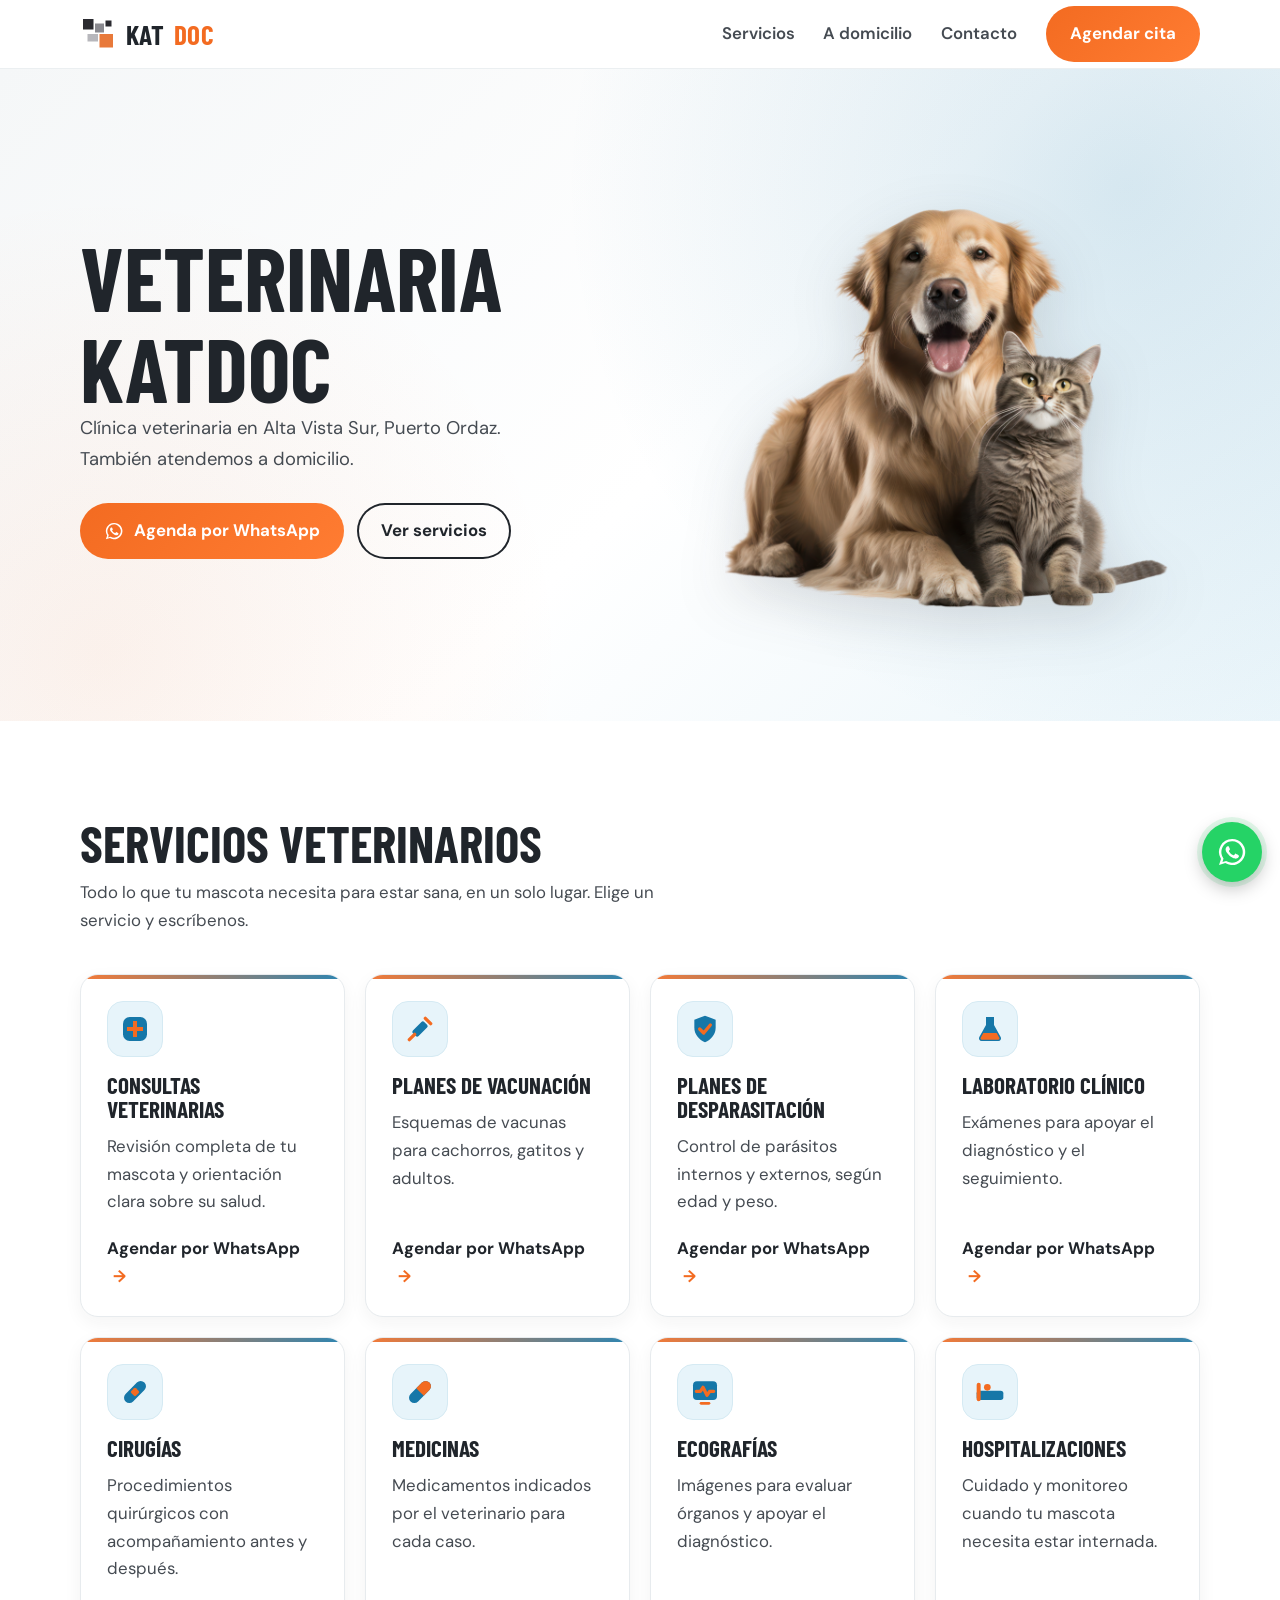
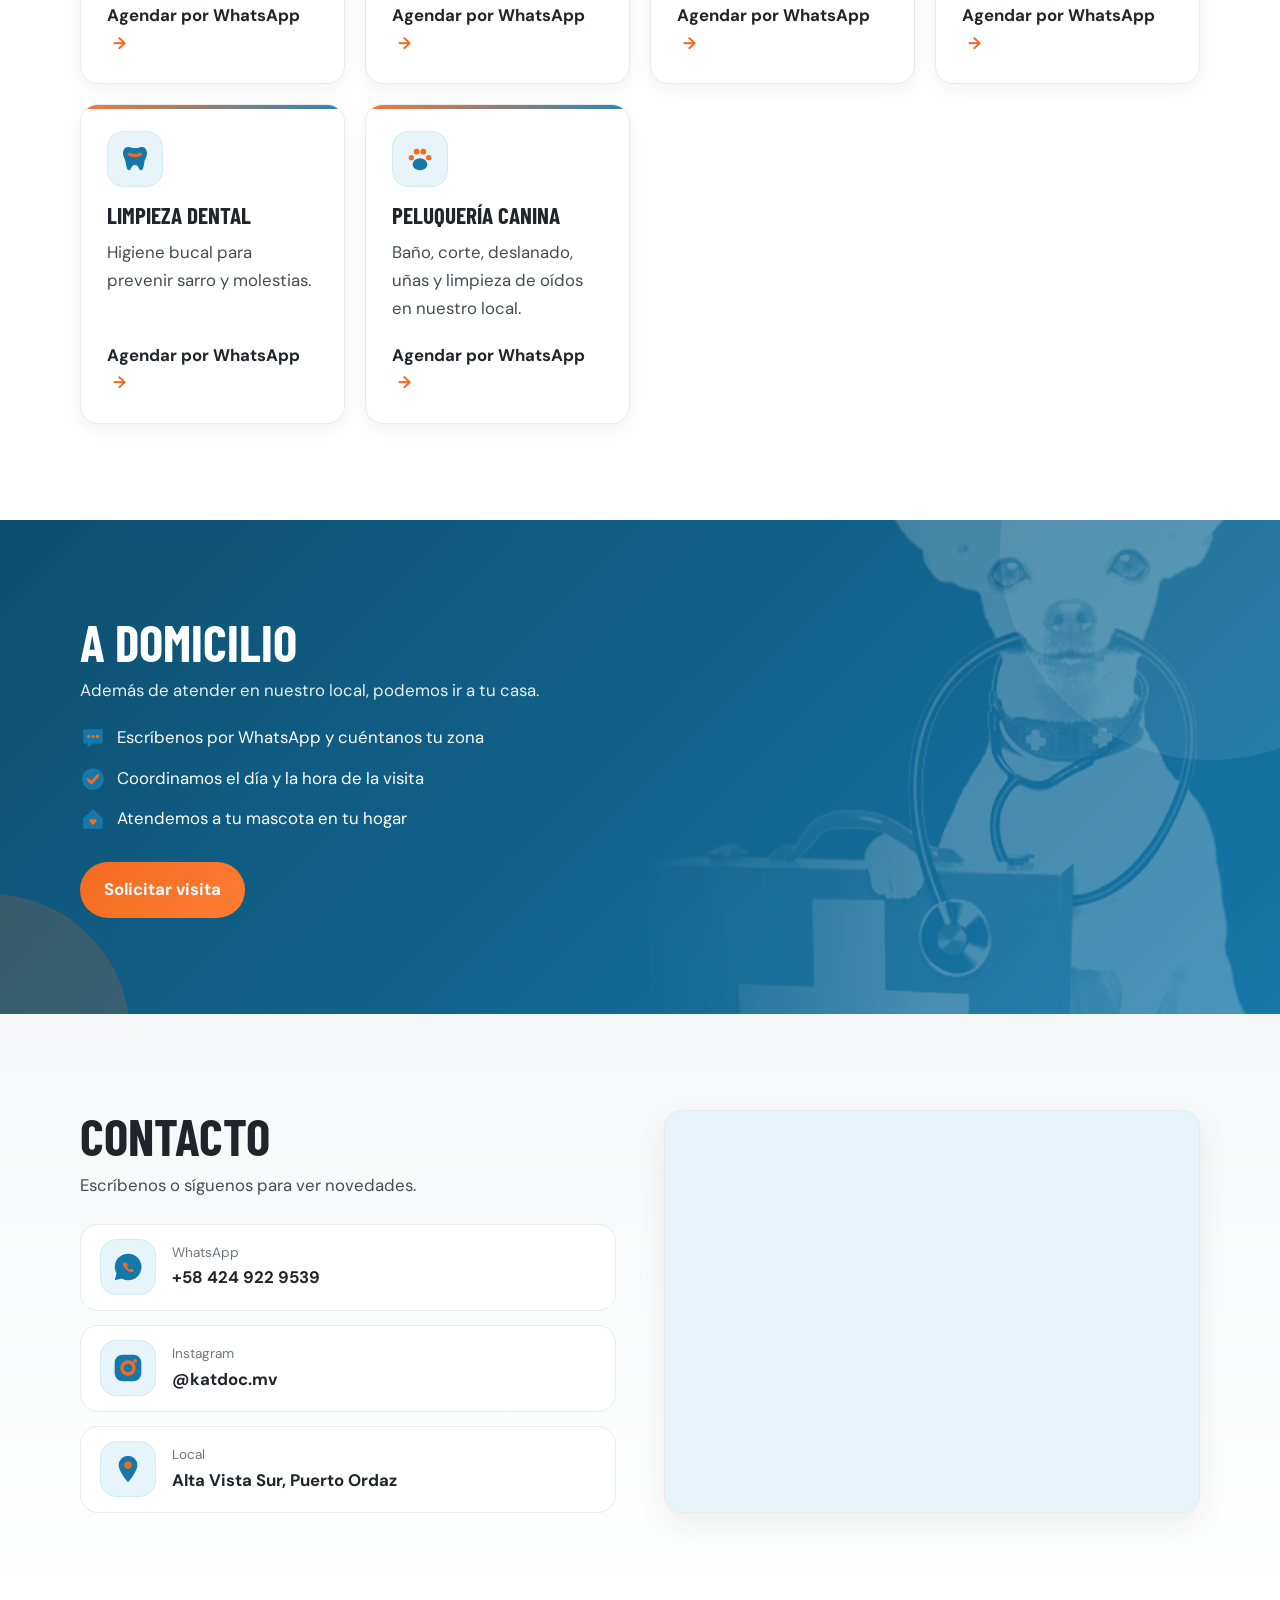
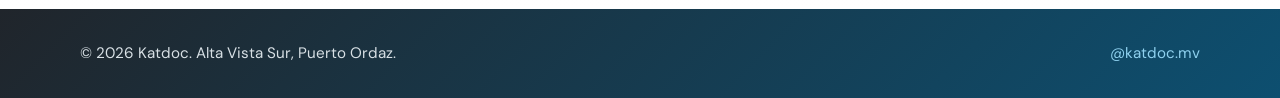
==== index.html @ d7a72ed4 "First commit" ====
<!DOCTYPE html>
<html lang="es-VE">
<head>
<meta charset="utf-8">
<meta name="viewport" content="width=device-width,initial-scale=1">
<title>Katdoc | Veterinaria y peluquería canina en Puerto Ordaz</title>
<meta name="description" content="Katdoc, veterinaria en Alta Vista Sur, Puerto Ordaz: consultas, vacunación, cirugías, laboratorio, ecografías, peluquería canina y atención a domicilio. Agenda por WhatsApp.">
<link rel="canonical" href="https://katdoc.com/">
<meta name="robots" content="index,follow,max-image-preview:large">
<meta name="theme-color" content="#F2701F">
<meta property="og:type" content="website">
<meta property="og:locale" content="es_VE">
<meta property="og:site_name" content="Katdoc">
<meta property="og:title" content="Katdoc | Veterinaria y peluquería canina en Puerto Ordaz">
<meta property="og:description" content="Veterinaria y peluquería canina en Alta Vista Sur, Puerto Ordaz. También atendemos a domicilio. Agenda por WhatsApp.">
<meta property="og:url" content="https://katdoc.com/">
<meta property="og:image" content="https://katdoc.com/assets/img/og.jpg">
<meta name="twitter:card" content="summary_large_image">
<link rel="icon" href="assets/img/favicon.svg" type="image/svg+xml">
<link rel="preconnect" href="https://fonts.googleapis.com">
<link rel="preconnect" href="https://fonts.gstatic.com" crossorigin>
<link rel="stylesheet" href="https://fonts.googleapis.com/css2?family=Barlow+Condensed:wght@600;700&family=DM+Sans:wght@400;500;700&display=swap">
<link rel="stylesheet" href="assets/css/styles.css">
<script type="application/ld+json">
{"@context":"https://schema.org","@type":"VeterinaryCare","name":"Katdoc","url":"https://katdoc.com/","logo":"https://katdoc.com/assets/img/logo.svg","image":"https://katdoc.com/assets/img/og.jpg","telephone":"+584249229539","address":{"@type":"PostalAddress","streetAddress":"Alta Vista Sur","addressLocality":"Puerto Ordaz","addressRegion":"Bolívar","addressCountry":"VE"},"areaServed":"Ciudad Guayana","sameAs":["https://www.instagram.com/katdoc.mv"],"hasOfferCatalog":{"@type":"OfferCatalog","name":"Servicios veterinarios","itemListElement":[{"@type":"Offer","itemOffered":{"@type":"Service","name":"Consultas veterinarias"}},{"@type":"Offer","itemOffered":{"@type":"Service","name":"Planes de vacunación"}},{"@type":"Offer","itemOffered":{"@type":"Service","name":"Planes de desparasitación"}},{"@type":"Offer","itemOffered":{"@type":"Service","name":"Laboratorio clínico"}},{"@type":"Offer","itemOffered":{"@type":"Service","name":"Cirugías"}},{"@type":"Offer","itemOffered":{"@type":"Service","name":"Medicinas"}},{"@type":"Offer","itemOffered":{"@type":"Service","name":"Ecografías"}},{"@type":"Offer","itemOffered":{"@type":"Service","name":"Hospitalizaciones"}},{"@type":"Offer","itemOffered":{"@type":"Service","name":"Limpieza dental"}},{"@type":"Offer","itemOffered":{"@type":"Service","name":"Peluquería canina"}}]}}
</script>
</head>
<body>
<svg width="0" height="0" style="position:absolute" aria-hidden="true"><symbol id="i-consulta" viewBox="0 0 24 24"><rect class="c" x="3" y="3" width="18" height="18" rx="5"/><path class="o" d="M10.500 6h3v4.500H18v3h-4.500V18h-3v-4.500H6v-3h4.500Z"/></symbol><symbol id="i-vacuna" viewBox="0 0 24 24"><rect class="c" x="6" y="9" width="12" height="6" rx="1.500" transform="rotate(-45 12 12)"/><path class="os" d="M4 20l4-4M16 4l4 4"/></symbol><symbol id="i-escudo" viewBox="0 0 24 24"><path class="c" d="M12 2l8 3v6c0 5-3.500 9-8 11-4.500-2-8-6-8-11V5Z"/><path class="os" d="M8 12l3 3 5-6"/></symbol><symbol id="i-lab" viewBox="0 0 24 24"><path class="c" d="M9 3h6v6l5 9a2 2 0 0 1-1.800 3H5.800A2 2 0 0 1 4 18l5-9Z"/><path class="o" d="M7 15h10l2 3.500a1 1 0 0 1-.9 1.500H5.900a1 1 0 0 1-.9-1.500Z"/></symbol><symbol id="i-cirugia" viewBox="0 0 24 24"><rect class="c" x="2" y="8" width="20" height="8" rx="4" transform="rotate(-45 12 12)"/><rect class="o" x="9.500" y="9.500" width="5" height="5" rx="1" transform="rotate(-45 12 12)"/></symbol><symbol id="i-pastilla" viewBox="0 0 24 24"><g transform="rotate(-45 12 12)"><rect class="c" x="2" y="8" width="20" height="8" rx="4"/><path class="o" d="M12 8h6a4 4 0 0 1 0 8h-6Z"/></g></symbol><symbol id="i-eco" viewBox="0 0 24 24"><rect class="c" x="3" y="4" width="18" height="14" rx="3"/><path class="os" d="M5.500 11.500h3l2-3 3 6 2-3h3"/><rect class="o" x="8" y="19.500" width="8" height="2" rx="1"/></symbol><symbol id="i-cama" viewBox="0 0 24 24"><rect class="c" x="2" y="11" width="20" height="7" rx="2"/><rect class="o" x="2" y="5" width="3" height="14" rx="1.500"/><circle class="o" cx="10" cy="8.500" r="2.500"/></symbol><symbol id="i-diente" viewBox="0 0 24 24"><path class="c" d="M7 3C4.500 3 3 5 3 7.500c0 3 1.500 4 2 7 .4 2.500.8 6 2.500 6 1.700 0 1.500-4 4.500-4s2.800 4 4.500 4c1.700 0 2.100-3.500 2.500-6 .5-3 2-4 2-7C21 5 19.500 3 17 3c-2 0-3 1-5 1S9 3 7 3Z"/><path class="os" d="M8 8.500c2 1.200 6 1.200 8 0"/></symbol><symbol id="i-pata" viewBox="0 0 24 24"><ellipse class="c" cx="12" cy="16" rx="5.500" ry="4.500"/><circle class="o" cx="5.500" cy="11" r="2"/><circle class="o" cx="9.500" cy="6.500" r="2.200"/><circle class="o" cx="14.500" cy="6.500" r="2.200"/><circle class="o" cx="18.500" cy="11" r="2"/></symbol><symbol id="i-casa" viewBox="0 0 24 24"><path class="c" d="M3 11l9-8 9 8v9a1 1 0 0 1-1 1H4a1 1 0 0 1-1-1Z"/><path class="o" d="M12 17.500l-3-2.800a1.900 1.900 0 0 1 3-2.300 1.900 1.900 0 0 1 3 2.300Z"/></symbol><symbol id="i-pin" viewBox="0 0 24 24"><path class="c" d="M12 2a7 7 0 0 0-7 7c0 5 7 13 7 13s7-8 7-13a7 7 0 0 0-7-7Z"/><circle class="o" cx="12" cy="9" r="2.800"/></symbol><symbol id="i-chat" viewBox="0 0 24 24"><path class="c" d="M4 4h16a1 1 0 0 1 1 1v11a1 1 0 0 1-1 1h-8l-5 4v-4H4a1 1 0 0 1-1-1V5a1 1 0 0 1 1-1Z"/><circle class="o" cx="8" cy="10.500" r="1.400"/><circle class="o" cx="12" cy="10.500" r="1.400"/><circle class="o" cx="16" cy="10.500" r="1.400"/></symbol><symbol id="i-ok" viewBox="0 0 24 24"><circle class="c" cx="12" cy="12" r="10"/><path class="os" d="M7.500 12.500l3 3 6-6.500"/></symbol><symbol id="i-wa" viewBox="0 0 24 24"><path class="c" d="M12 2a10 10 0 0 0-8.600 15L2 22l5.200-1.300A10 10 0 1 0 12 2Z"/><path class="o" d="M8.500 7.500c-.8 1-.8 2.600.5 4.500s3 3.200 4.800 3.700c1.200.3 2.300-.3 2.700-1.300l-2-1-.9.900a4.500 4.500 0 0 1-2.400-2.400l.9-.9-1-2c-.5-.2-1.800-.2-2.600.5Z"/></symbol><symbol id="i-ig" viewBox="0 0 24 24"><rect class="c" x="2" y="2" width="20" height="20" rx="6"/><circle class="os" cx="12" cy="12" r="4.500"/><circle class="o" cx="17.300" cy="6.700" r="1.400"/></symbol></svg>
<header class="top">
  <div class="wrap">
    <a class="marca" href="#inicio" aria-label="Katdoc, inicio"><img src="assets/img/logo.svg" alt="" width="36" height="36">KAT<b>DOC</b></a>
    <button class="menu" id="menu" aria-label="Abrir menú" aria-expanded="false" aria-controls="nav"><span></span><span></span><span></span></button>
    <nav id="nav" aria-label="Principal">
      <ul>
        <li><a href="#servicios">Servicios</a></li>
        <li><a href="#domicilio">A domicilio</a></li>
        <li><a href="#contacto">Contacto</a></li>
        <li><a class="btn" href="#" data-wa>Agendar cita</a></li>
      </ul>
    </nav>
  </div>
</header>
<div class="velo" id="velo"></div>

<main id="inicio">
  <section class="hero">
    <div class="wrap">
      <div>
        <h1>Veterinaria Katdoc</h1>
        <p class="lead">Clínica veterinaria en Alta Vista Sur, Puerto Ordaz. También atendemos a domicilio.</p>
        <div class="acciones">
          <a class="btn" href="#" data-wa><svg viewBox="0 0 32 32" aria-hidden="true"><path d="M16 3a13 13 0 0 0-11 19.9L3 29l6.300-2A13 13 0 1 0 16 3Zm0 23.700a10.600 10.600 0 0 1-5.400-1.500l-.4-.2-3.700 1 1-3.600-.3-.4A10.700 10.700 0 1 1 16 26.700Zm5.900-8c-.3-.2-1.900-.9-2.200-1s-.5-.2-.7.200-.8 1-1 1.200-.4.200-.7.100a8.700 8.700 0 0 1-4.300-3.800c-.3-.6.300-.6.900-1.800.1-.2 0-.4 0-.5l-1-2.300c-.2-.6-.5-.5-.7-.5h-.6a1.200 1.200 0 0 0-.9.400 3.700 3.700 0 0 0-1.100 2.700 6.400 6.400 0 0 0 1.300 3.400 14.700 14.700 0 0 0 5.700 5c2.100.9 2.900 1 3.900.8a3.300 3.300 0 0 0 2.200-1.500 2.700 2.700 0 0 0 .2-1.500c-.1-.2-.3-.3-.6-.4Z"/></svg>Agenda por WhatsApp</a>
          <a class="btn sec" href="#servicios">Ver servicios</a>
        </div>
      </div>
      <img class="foto" src="assets/img/perroygato.webp" alt="Perro y gato juntos, mascotas cuidadas en Katdoc" width="300" height="300" fetchpriority="high" decoding="async">
    </div>
  </section>

  <section id="servicios">
    <div class="wrap">
      <h2>Servicios veterinarios</h2>
      <p class="intro">Todo lo que tu mascota necesita para estar sana, en un solo lugar. Elige un servicio y escríbenos.</p>
      <div class="grid">
      <article class="card"><span class="ico"><svg class="" aria-hidden="true"><use href="#i-consulta"/></svg></span><h3>Consultas veterinarias</h3><p>Revisión completa de tu mascota y orientación clara sobre su salud.</p><a href="#" data-wa="Quiero agendar una consulta veterinaria.">Agendar por WhatsApp</a></article>
      <article class="card"><span class="ico"><svg class="" aria-hidden="true"><use href="#i-vacuna"/></svg></span><h3>Planes de vacunación</h3><p>Esquemas de vacunas para cachorros, gatitos y adultos.</p><a href="#" data-wa="Quiero información sobre planes de vacunación.">Agendar por WhatsApp</a></article>
      <article class="card"><span class="ico"><svg class="" aria-hidden="true"><use href="#i-escudo"/></svg></span><h3>Planes de desparasitación</h3><p>Control de parásitos internos y externos, según edad y peso.</p><a href="#" data-wa="Quiero información sobre planes de desparasitación.">Agendar por WhatsApp</a></article>
      <article class="card"><span class="ico"><svg class="" aria-hidden="true"><use href="#i-lab"/></svg></span><h3>Laboratorio clínico</h3><p>Exámenes para apoyar el diagnóstico y el seguimiento.</p><a href="#" data-wa="Quiero información sobre el laboratorio clínico.">Agendar por WhatsApp</a></article>
      <article class="card"><span class="ico"><svg class="" aria-hidden="true"><use href="#i-cirugia"/></svg></span><h3>Cirugías</h3><p>Procedimientos quirúrgicos con acompañamiento antes y después.</p><a href="#" data-wa="Quiero información sobre cirugías.">Agendar por WhatsApp</a></article>
      <article class="card"><span class="ico"><svg class="" aria-hidden="true"><use href="#i-pastilla"/></svg></span><h3>Medicinas</h3><p>Medicamentos indicados por el veterinario para cada caso.</p><a href="#" data-wa="Quiero consultar por medicinas para mi mascota.">Agendar por WhatsApp</a></article>
      <article class="card"><span class="ico"><svg class="" aria-hidden="true"><use href="#i-eco"/></svg></span><h3>Ecografías</h3><p>Imágenes para evaluar órganos y apoyar el diagnóstico.</p><a href="#" data-wa="Quiero agendar una ecografía.">Agendar por WhatsApp</a></article>
      <article class="card"><span class="ico"><svg class="" aria-hidden="true"><use href="#i-cama"/></svg></span><h3>Hospitalizaciones</h3><p>Cuidado y monitoreo cuando tu mascota necesita estar internada.</p><a href="#" data-wa="Quiero información sobre hospitalización.">Agendar por WhatsApp</a></article>
      <article class="card"><span class="ico"><svg class="" aria-hidden="true"><use href="#i-diente"/></svg></span><h3>Limpieza dental</h3><p>Higiene bucal para prevenir sarro y molestias.</p><a href="#" data-wa="Quiero agendar una limpieza dental.">Agendar por WhatsApp</a></article>
      <article class="card"><span class="ico"><svg class="" aria-hidden="true"><use href="#i-pata"/></svg></span><h3>Peluquería canina</h3><p>Baño, corte, deslanado, uñas y limpieza de oídos en nuestro local.</p><a href="#" data-wa="Hola Katdoc, quiero agendar peluquería canina para mi perro.">Agendar por WhatsApp</a></article>
      </div>
    </div>
  </section>

  <section class="dom" id="domicilio">
    <img class="fondo" src="assets/img/domicilio.png" alt="" aria-hidden="true" loading="lazy" decoding="async">
    <div class="wrap">
      <div>
        <h2>A domicilio</h2>
        <p>Además de atender en nuestro local, podemos ir a tu casa.</p>
        <ul class="lista">
          <li><svg aria-hidden="true"><use href="#i-chat"/></svg>Escríbenos por WhatsApp y cuéntanos tu zona</li>
          <li><svg aria-hidden="true"><use href="#i-ok"/></svg>Coordinamos el día y la hora de la visita</li>
          <li><svg aria-hidden="true"><use href="#i-casa"/></svg>Atendemos a tu mascota en tu hogar</li>
        </ul>
        <a class="btn" href="#" data-wa="Hola Katdoc, quiero solicitar veterinaria a domicilio.">Solicitar visita</a>
      </div>
    </div>
  </section>

  <section class="contacto" id="contacto">
    <div class="wrap">
      <div>
        <h2>Contacto</h2>
        <p style="margin-bottom:1.5rem">Escríbenos o síguenos para ver novedades.</p>
        <div style="display:grid;gap:.9rem">
          <a class="fila" href="#" data-wa><span class="ico"><svg aria-hidden="true"><use href="#i-wa"/></svg></span><span><small>WhatsApp</small><b>+58 424 922 9539</b></span></a>
          <a class="fila" href="https://www.instagram.com/katdoc.mv" target="_blank" rel="noopener noreferrer"><span class="ico"><svg aria-hidden="true"><use href="#i-ig"/></svg></span><span><small>Instagram</small><b>@katdoc.mv</b></span></a>
          <div class="fila"><span class="ico"><svg aria-hidden="true"><use href="#i-pin"/></svg></span><span><small>Local</small><b>Alta Vista Sur, Puerto Ordaz</b></span></div>
        </div>
      </div>
      <div class="mapa"><iframe title="Mapa: Alta Vista Sur, Puerto Ordaz" src="https://www.google.com/maps?q=Alta+Vista+Sur,+Puerto+Ordaz&output=embed" loading="lazy" referrerpolicy="no-referrer-when-downgrade" allowfullscreen></iframe></div>
    </div>
  </section>
</main>

<footer>
  <div class="wrap">
    <span>© <span id="anio"></span> Katdoc. Alta Vista Sur, Puerto Ordaz.</span>
    <a href="https://www.instagram.com/katdoc.mv" target="_blank" rel="noopener noreferrer">@katdoc.mv</a>
  </div>
</footer>

<a class="wa" href="#" data-wa aria-label="Agendar cita por WhatsApp"><svg viewBox="0 0 32 32" aria-hidden="true"><path d="M16 3a13 13 0 0 0-11 19.9L3 29l6.300-2A13 13 0 1 0 16 3Zm0 23.700a10.600 10.600 0 0 1-5.400-1.500l-.4-.2-3.700 1 1-3.600-.3-.4A10.700 10.700 0 1 1 16 26.700Zm5.900-8c-.3-.2-1.900-.9-2.200-1s-.5-.2-.7.200-.8 1-1 1.200-.4.200-.7.100a8.700 8.700 0 0 1-4.300-3.800c-.3-.6.300-.6.900-1.800.1-.2 0-.4 0-.5l-1-2.300c-.2-.6-.5-.5-.7-.5h-.6a1.200 1.200 0 0 0-.9.400 3.700 3.700 0 0 0-1.100 2.700 6.400 6.400 0 0 0 1.300 3.400 14.700 14.700 0 0 0 5.700 5c2.100.9 2.900 1 3.900.8a3.300 3.300 0 0 0 2.200-1.500 2.700 2.700 0 0 0 .2-1.500c-.1-.2-.3-.3-.6-.4Z"/></svg></a>
<script src="assets/js/main.js" defer></script>
</body>
</html>
---- assets/css/styles.css ----
:root{
  --naranja:#F36B21;
  --naranja-cl:#FFF1E8;
  --azul:#1677A8;
  --azul-osc:#0D4F70;
  --azul-cl:#E7F4FA;
  --crema:#FFF8F2;
  --gris:#F5F7F8;
  --gris-2:#E7EBEE;
  --carbon:#20252B;
  --texto:#454B52;
  --blanco:#fff;

  --f-tit:"Barlow Condensed",Impact,sans-serif;
  --f-txt:"DM Sans",system-ui,sans-serif;

  --max:1120px;
  --r:18px;
}

*{
  box-sizing:border-box;
  margin:0;
}

html{
  scroll-behavior:smooth;
  scroll-padding-top:76px;
}

body{
  font:400 1.05rem/1.65 var(--f-txt);
  color:var(--texto);
  background:var(--blanco);
}

img,
svg{
  max-width:100%;
}

a{
  color:inherit;
}

:focus-visible{
  outline:3px solid var(--naranja);
  outline-offset:3px;
}

.wrap{
  width:min(var(--max),92%);
  margin-inline:auto;
}

h1,
h2,
h3{
  font-family:var(--f-tit);
  color:var(--carbon);
  line-height:1.02;
  font-weight:700;
  text-transform:uppercase;
}

h1{
  font-size:clamp(3rem,9vw,5.6rem);
}

h2{
  font-size:clamp(2.1rem,5vw,3.2rem);
  margin-bottom:.6rem;
}

h3{
  font-size:1.45rem;
  margin-bottom:.3rem;
}

/* =========================
   BOTONES
========================= */

section{
  padding:clamp(3.5rem,8vw,6rem) 0;
}

.btn{
  display:inline-flex;
  align-items:center;
  justify-content:center;
  gap:.6rem;
  padding:.9rem 1.5rem;
  border-radius:999px;
  background:linear-gradient(135deg,var(--naranja),#FF7C32);
  color:#fff;
  font-weight:700;
  text-decoration:none;
  transition:
    transform .2s ease,
    background .2s ease,
    color .2s ease,
    box-shadow .2s ease;
}

.btn:hover{
  background:var(--carbon);
  color:var(--blanco);
  transform:translateY(-2px);
  box-shadow:0 10px 24px rgba(32,37,43,.18);
}

.btn.sec{
  background:transparent;
  color:var(--carbon);
  box-shadow:inset 0 0 0 2px var(--carbon);
}

.btn.sec:hover{
  background:var(--carbon);
  color:var(--blanco);
}

.btn svg{
  width:1.2em;
  height:1.2em;
  fill:currentColor;
}

/* =========================
   HEADER
========================= */

.top{
  position:sticky;
  top:0;
  z-index:20;
  background:rgba(255,255,255,.94);
  backdrop-filter:blur(12px);
  border-bottom:1px solid rgba(231,235,238,.8);
}

.top.on{
  box-shadow:0 6px 24px rgba(32,37,43,.08);
}

.top .wrap{
  display:flex;
  align-items:center;
  justify-content:space-between;
  height:68px;
}

.marca{
  display:flex;
  align-items:center;
  gap:.6rem;
  text-decoration:none;
  font:700 1.7rem var(--f-tit);
  color:var(--carbon);
  letter-spacing:.02em;
}

.marca img{
  width:36px;
  height:36px;
}

.marca b{
  color:var(--naranja);
}

nav ul{
  display:flex;
  gap:1.8rem;
  list-style:none;
  padding:0;
  align-items:center;
}

nav a:not(.btn){
  text-decoration:none;
  font-weight:600;
  transition:color .2s ease;
}

nav a:not(.btn):hover{
  color:var(--naranja);
}

.menu{
  display:none;
  background:none;
  border:0;
  padding:.5rem;
  cursor:pointer;
}

.menu span{
  display:block;
  width:24px;
  height:2px;
  background:var(--carbon);
  margin:5px 0;
}

/* =========================
   HERO
========================= */

.hero{
  position:relative;
  background:
    radial-gradient(
      circle at 88% 18%,
      rgba(22,119,168,.16),
      transparent 45%
    ),
    radial-gradient(
      circle at 8% 90%,
      rgba(243,107,33,.08),
      transparent 35%
    ),
    linear-gradient(
      135deg,
      #F5F7F8 0%,
      #FFFFFF 55%,
      #EAF5FA 100%
    );
  overflow:hidden;
}

.hero .wrap{
  display:grid;
  grid-template-columns:1.1fr .9fr;
  gap:2rem;
  align-items:center;
}

.hero h1{
  max-width:700px;
}

.hero h1 em{
  font-style:normal;
  color:var(--naranja);
}

.pill{
  display:inline-block;
  background:var(--azul);
  color:#fff;
  font:600 1.3rem var(--f-tit);
  text-transform:uppercase;
  padding:.2rem 1.1rem;
  border-radius:999px;
  margin:1rem 0;
  box-shadow:0 6px 16px rgba(22,119,168,.18);
}

.lead{
  max-width:34ch;
  margin-bottom:1.8rem;
  font-size:1.15rem;
}

.acciones{
  display:flex;
  flex-wrap:wrap;
  gap:.8rem;
}

/* =========================
   INTRO
========================= */

.intro{
  max-width:52ch;
  margin-bottom:2.5rem;
}

/* =========================
   TARJETAS
========================= */

.grid{
  display:grid;
  grid-template-columns:repeat(auto-fill,minmax(260px,1fr));
  gap:1.25rem;
}

.card{
  position:relative;
  padding:1.6rem;
  border-radius:var(--r);
  background:var(--blanco);
  border:1px solid var(--gris-2);
  display:flex;
  flex-direction:column;
  gap:.4rem;
  box-shadow:0 6px 18px rgba(32,37,43,.05);
  overflow:hidden;
  transition:
    transform .25s ease,
    box-shadow .25s ease,
    border-color .25s ease;
}

.card::before{
  content:"";
  position:absolute;
  left:0;
  top:0;
  width:100%;
  height:4px;
  background:linear-gradient(
    90deg,
    var(--naranja),
    var(--azul)
  );
  opacity:.9;
}

.card a{
  margin-top:auto;
  padding-top:.8rem;
  font-weight:700;
  color:var(--carbon);
  text-decoration:none;
}

.card a::after{
  content:"→";
  display:inline-block;
  margin-left:.4rem;
  color:var(--naranja);
  transition:transform .25s ease;
}

.card a:hover::after{
  transform:translateX(5px);
}

.card:hover{
  transform:translateY(-7px);
  box-shadow:0 18px 38px rgba(32,37,43,.12);
  border-color:rgba(22,119,168,.28);
}

/* =========================
   ICONOS
========================= */

.ico{
  width:56px;
  height:56px;
  border-radius:16px;
  background:var(--azul-cl);
  display:grid;
  place-items:center;
  margin-bottom:.7rem;
  border:1px solid #D5EAF3;
}

.ico svg{
  width:32px;
  height:32px;
  transition:
    transform .25s ease,
    filter .25s ease;
}

.card:hover .ico svg{
  transform:rotate(-8deg) scale(1.12);
  filter:drop-shadow(0 4px 5px rgba(22,119,168,.15));
}

/* =========================
   DOMICILIO
========================= */

.dom{
  background:
    linear-gradient(
      135deg,
      var(--azul-osc),
      var(--azul)
    );
  color:#fff;
  position:relative;
  overflow:hidden;
}

.dom::before{
  content:"";
  position:absolute;
  width:420px;
  height:420px;
  right:-140px;
  top:-180px;
  border-radius:50%;
  background:rgba(255,255,255,.08);
}

.dom::after{
  content:"";
  position:absolute;
  width:280px;
  height:280px;
  left:-150px;
  bottom:-160px;
  border-radius:50%;
  background:rgba(243,107,33,.18);
}

.dom .wrap{
  position:relative;
  z-index:1;
}

.dom .wrap>div{
  max-width:560px;
}

.dom h2{
  color:#fff;
}

.dom p{
  max-width:46ch;
  color:rgba(255,255,255,.9);
}

.dom .lista{
  color:#fff;
}

.fondo{
  position:absolute;
  right:-3%;
  top:50%;
  width:min(62%,700px);
  height:auto;
  max-width:none;
  transform:translateY(calc(-50% + var(--py,0px)));
  opacity:.22;
  filter:grayscale(1) contrast(1.1) brightness(1.7);
  mix-blend-mode:screen;
  pointer-events:none;
  -webkit-mask-image:linear-gradient(
    to right,
    transparent 0,
    #000 45%
  );
  mask-image:linear-gradient(
    to right,
    transparent 0,
    #000 45%
  );
}

.lista{
  list-style:none;
  padding:0;
  display:grid;
  gap:.8rem;
  margin:1.2rem 0 1.8rem;
}

.lista li{
  display:flex;
  gap:.7rem;
  align-items:center;
}

.lista svg{
  width:26px;
  height:26px;
  flex:none;
}

/* =========================
   CONTACTO
========================= */

.contacto{
  background:
    linear-gradient(
      180deg,
      var(--gris),
      #FFFFFF
    );
}

.contacto .wrap{
  display:grid;
  grid-template-columns:1fr 1fr;
  gap:3rem;
}

dl{
  display:grid;
  gap:1.1rem;
  margin-top:1.5rem;
}

dt{
  font-weight:700;
  color:var(--carbon);
}

dd{
  margin:0;
}

.fila{
  display:flex;
  gap:1rem;
  align-items:center;
  padding:.9rem 1.2rem;
  background:var(--blanco);
  border:1px solid var(--gris-2);
  border-radius:var(--r);
  text-decoration:none;
  transition:
    transform .25s ease,
    box-shadow .25s ease,
    border-color .25s ease;
}

a.fila:hover{
  transform:translateX(6px);
  box-shadow:0 10px 24px rgba(32,37,43,.1);
  border-color:rgba(22,119,168,.25);
}

.fila .ico{
  margin:0;
  background:var(--azul-cl);
  flex:none;
}

.fila small{
  display:block;
  font-size:.85rem;
  color:#70777E;
}

.fila b{
  color:var(--carbon);
}

/* =========================
   MAPA
========================= */

.mapa{
  border-radius:var(--r);
  overflow:hidden;
  min-height:340px;
  background:var(--azul-cl);
  border:1px solid var(--gris-2);
  box-shadow:0 12px 30px rgba(32,37,43,.08);
}

.mapa iframe{
  display:block;
  width:100%;
  height:100%;
  min-height:340px;
  border:0;
}

/* =========================
   FOOTER
========================= */

footer{
  background:
    linear-gradient(
      135deg,
      #20252B,
      #0D4F70
    );
  color:#D8E0E5;
  padding:2rem 0;
  font-size:.95rem;
}

footer .wrap{
  display:flex;
  flex-wrap:wrap;
  gap:1rem;
  justify-content:space-between;
}

footer a{
  color:#8FD1EF;
  text-decoration:none;
}

footer a:hover{
  color:#fff;
}

/* =========================
   WHATSAPP
========================= */

.wa{
  position:fixed;
  right:18px;
  bottom:18px;
  z-index:30;
  width:60px;
  height:60px;
  border-radius:50%;
  background:#25D366;
  display:grid;
  place-items:center;
  box-shadow:
    0 6px 18px rgba(0,0,0,.25),
    0 0 0 5px rgba(37,211,102,.12);
  transition:
    transform .2s ease,
    box-shadow .2s ease;
}

.wa:hover{
  transform:scale(1.08);
  box-shadow:
    0 10px 26px rgba(0,0,0,.28),
    0 0 0 7px rgba(37,211,102,.14);
}

.wa svg{
  width:32px;
  height:32px;
  fill:#fff;
}

/* =========================
   COLORES DE SVG
========================= */

svg.o,
.o{
  fill:var(--naranja);
}

.c{
  fill:var(--azul);
}

.os{
  fill:none;
  stroke:var(--naranja);
  stroke-width:2.5;
  stroke-linecap:round;
  stroke-linejoin:round;
}

/* =========================
   OVERLAY / MENU
========================= */

.velo{
  position:fixed;
  inset:0;
  z-index:15;
  background:rgba(20,30,36,.52);
  opacity:0;
  visibility:hidden;
  transition:
    opacity .35s ease,
    visibility 0s .35s;
}

.menu-open .velo{
  opacity:1;
  visibility:visible;
  transition-delay:0s;
}

.menu-open{
  overflow:hidden;
}

.menu span{
  transition:
    transform .35s cubic-bezier(.22,1,.36,1),
    opacity .2s;
}

.menu[aria-expanded=true] span:nth-child(1){
  transform:translateY(7px) rotate(45deg);
}

.menu[aria-expanded=true] span:nth-child(2){
  opacity:0;
}

.menu[aria-expanded=true] span:nth-child(3){
  transform:translateY(-7px) rotate(-45deg);
}

/* =========================
   ANIMACIONES
========================= */

img.foto{
  display:block;
  width:min(100%,460px);
  height:auto;
  justify-self:center;
  filter:drop-shadow(0 18px 28px rgba(32,37,43,.14));
}

.hero .foto{
  animation:flota 6s ease-in-out infinite;
}

.hero .wrap>div{
  animation:sube .8s ease both;
}

@keyframes flota{
  50%{
    transform:translateY(-10px);
  }
}

@keyframes sube{
  from{
    opacity:0;
    transform:translateY(16px);
  }
}

.rv{
  opacity:0;
  transform:translateY(18px);
  transition:
    opacity .6s ease,
    transform .6s ease;
}

.rv.in{
  opacity:1;
  transform:none;
}

/* =========================
   RESPONSIVE
========================= */

@media(max-width:820px){

  .menu{
    display:block;
    background:none;
    border:0;
    padding:.5rem;
    cursor:pointer;
  }

  nav{
    position:absolute;
    inset:68px 0 auto 0;
    background:rgba(255,255,255,.98);
    padding:.6rem 4% 1.6rem;
    border-bottom:1px solid var(--gris-2);
    box-shadow:0 16px 30px rgba(32,37,43,.1);

    visibility:hidden;
    opacity:0;

    clip-path:inset(
      0 0 100% 0
      round 0 0 22px 22px
    );

    transition:
      clip-path .5s cubic-bezier(.22,1,.36,1),
      opacity .3s ease,
      visibility 0s .5s;
  }

  nav.open{
    visibility:visible;
    opacity:1;

    clip-path:inset(
      0 0 0 0
      round 0 0 22px 22px
    );

    transition-delay:0s;
  }

  nav ul{
    flex-direction:column;
    align-items:stretch;
    gap:0;
  }

  nav li{
    opacity:0;
    transform:translateY(14px);

    transition:
      opacity .4s ease,
      transform .45s cubic-bezier(.22,1,.36,1);
  }

  nav.open li{
    opacity:1;
    transform:none;
    transition-delay:calc(var(--i)*70ms + 160ms);
  }

  nav li:nth-child(1){
    --i:0;
  }

  nav li:nth-child(2){
    --i:1;
  }

  nav li:nth-child(3){
    --i:2;
  }

  nav li:nth-child(4){
    --i:3;
  }

  nav li a:not(.btn){
    display:block;
    padding:1rem 0;
    font:600 1.6rem var(--f-tit);
    text-transform:uppercase;
    border-bottom:1px solid #EDF0F2;
  }

  nav li:last-child{
    margin-top:1.2rem;
  }

  nav .btn{
    width:100%;
    justify-content:center;
  }

  .fondo{
    width:130%;
    right:-15%;
    top:auto;
    bottom:0;
    opacity:.16;
    transform:translateY(var(--py,0px));

    -webkit-mask-image:
      linear-gradient(
        to top,
        #000 40%,
        transparent
      );

    mask-image:
      linear-gradient(
        to top,
        #000 40%,
        transparent
      );
  }

  .hero .wrap,
  .contacto .wrap{
    grid-template-columns:1fr;
  }

  .hero{
    text-align:center;
  }

  .hero .lead{
    margin-inline:auto;
  }

  .acciones{
    justify-content:center;
  }

  img.foto{
    width:min(100%,380px);
  }

  .contacto .wrap{
    gap:2rem;
  }

  .mapa{
    min-height:300px;
  }

  .mapa iframe{
    min-height:300px;
  }
}
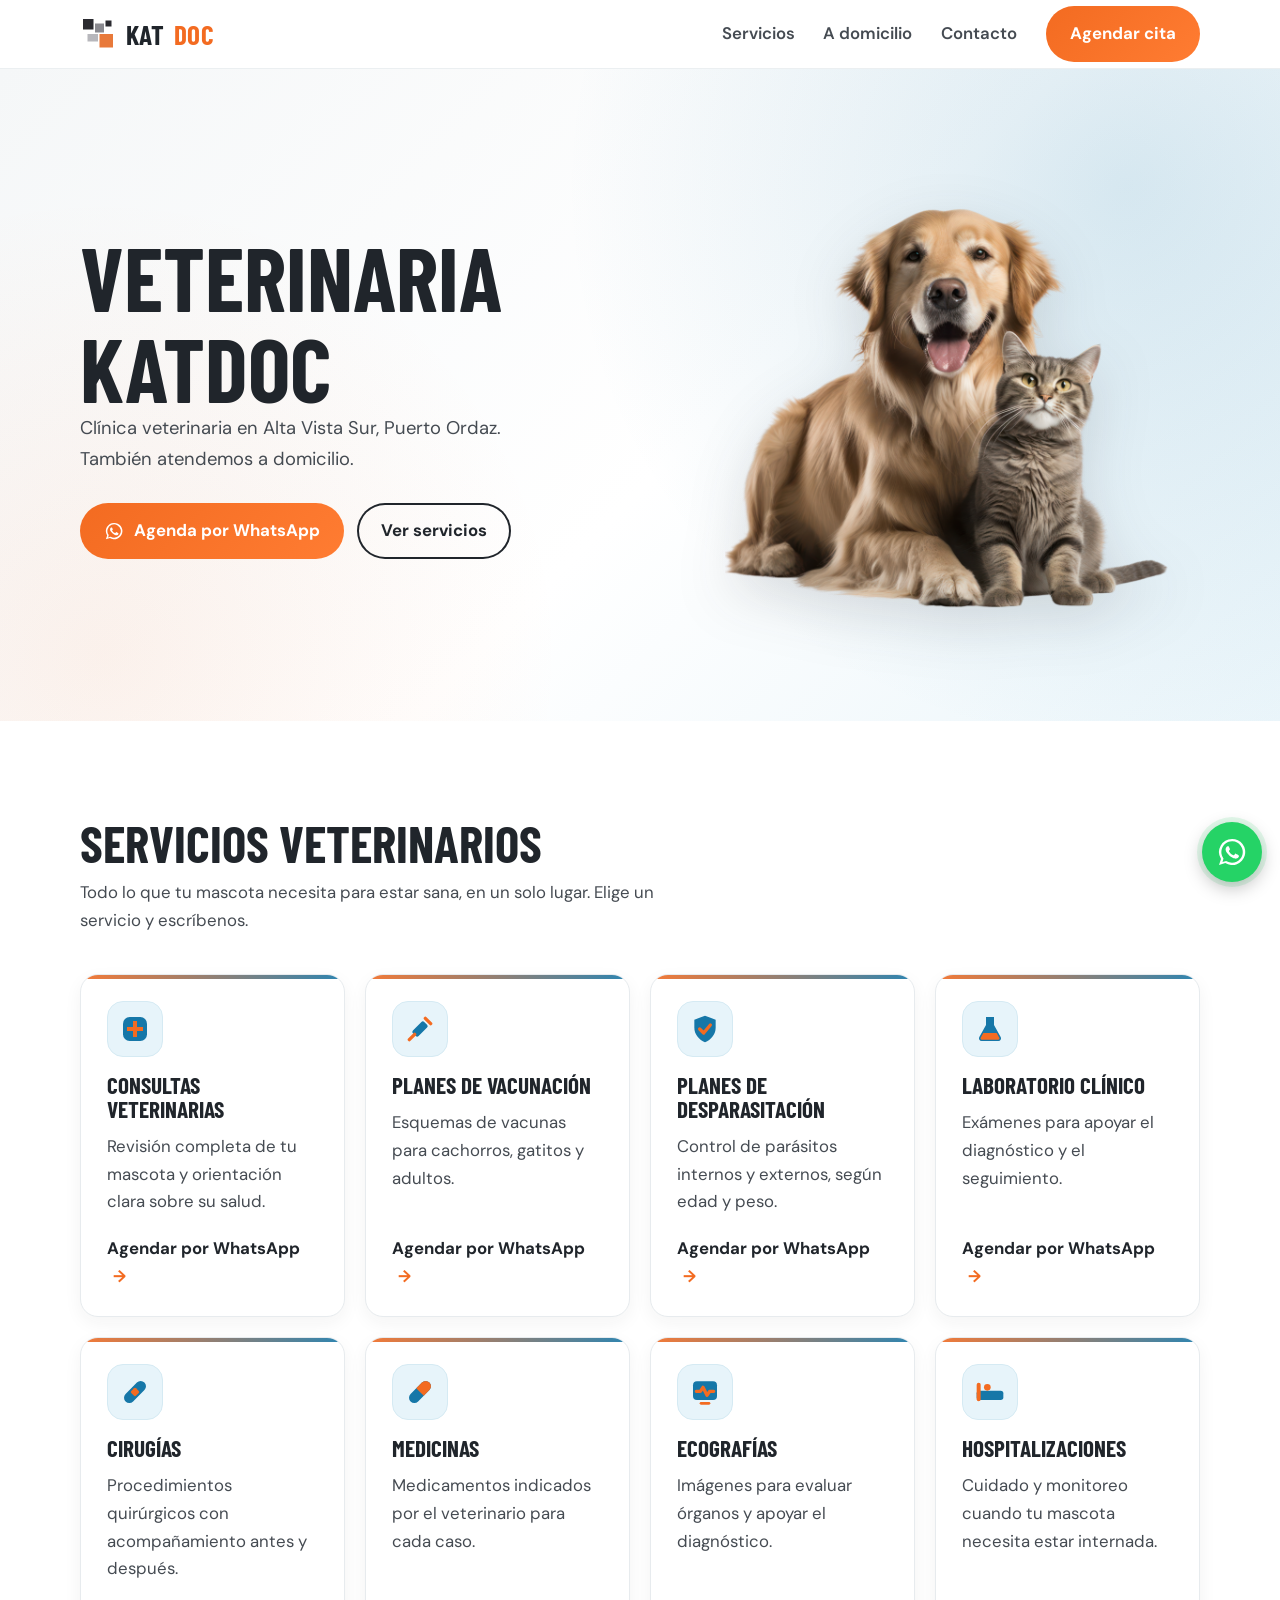
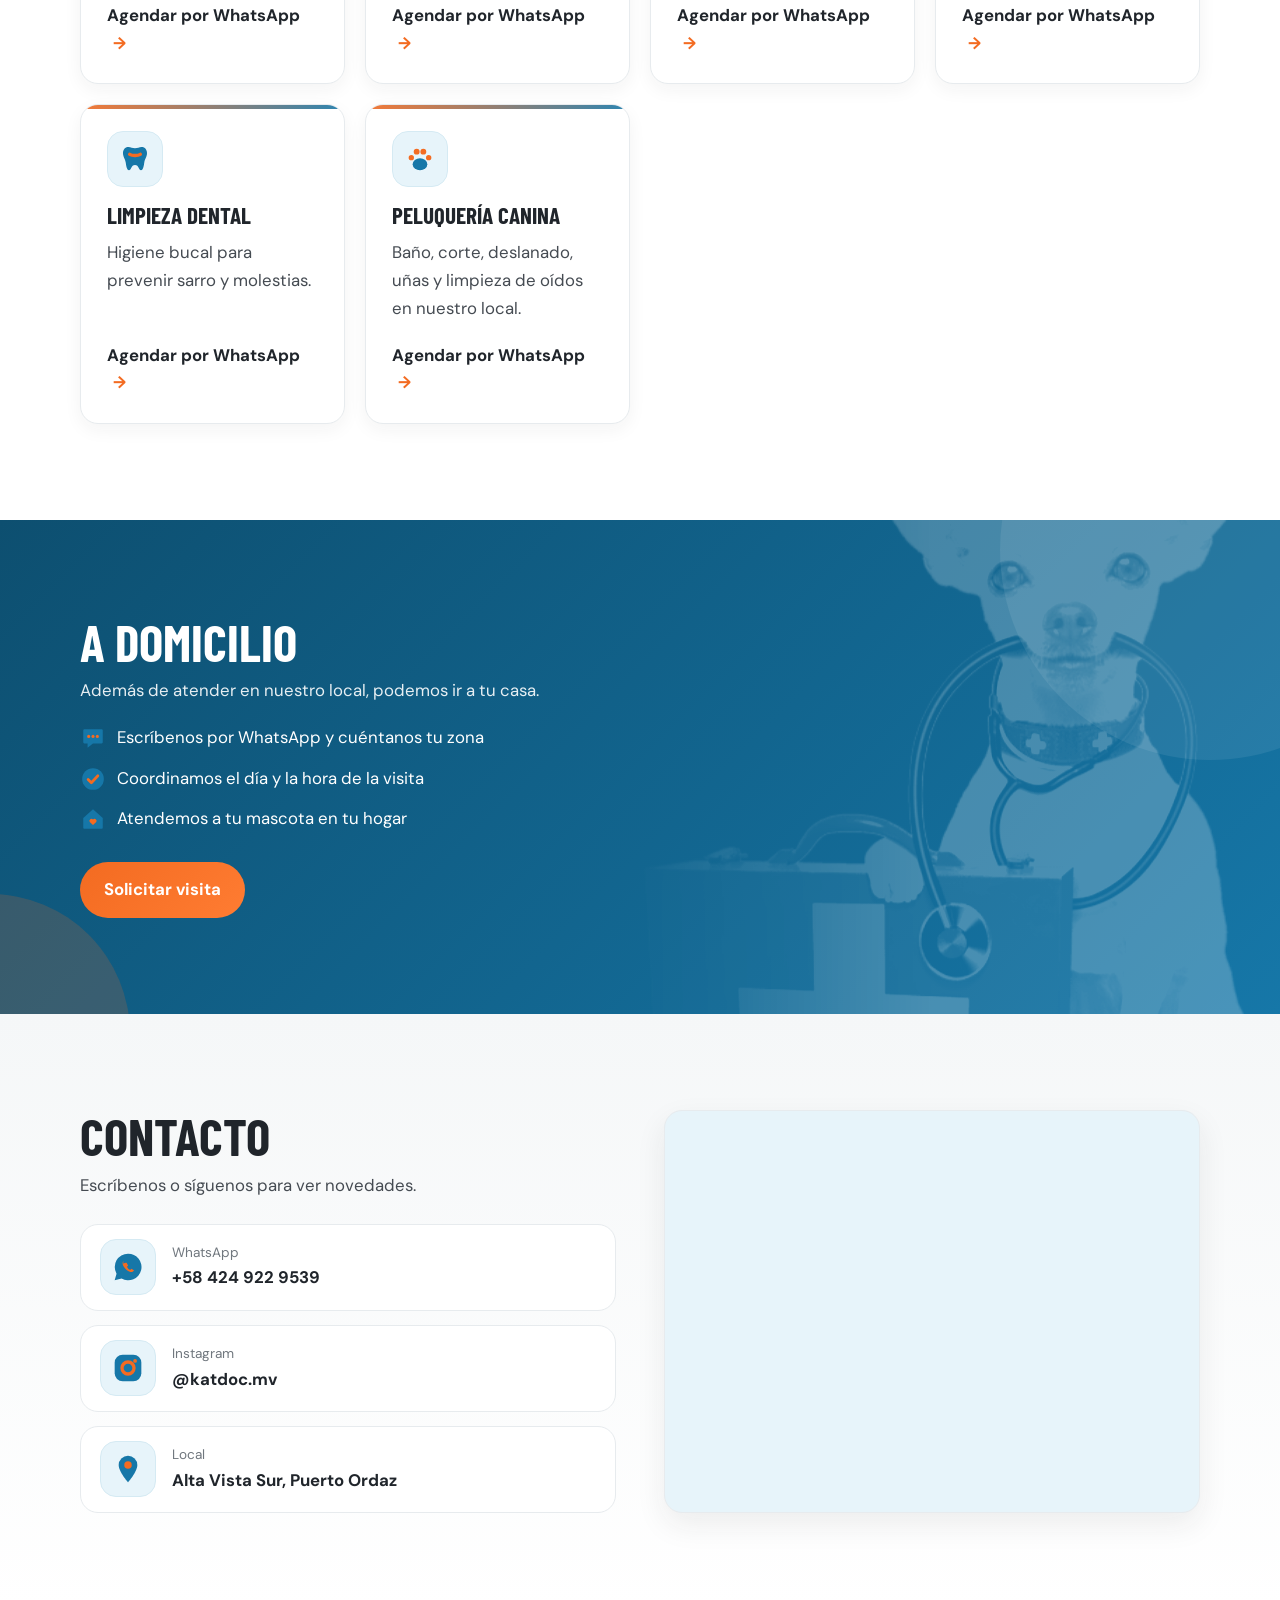
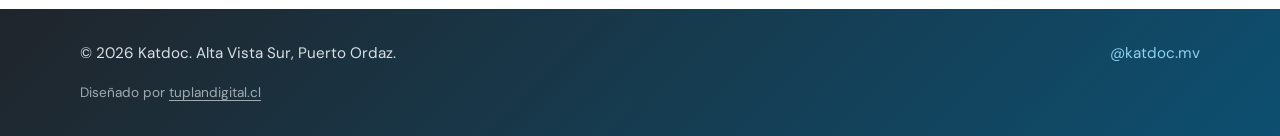
==== commit af2b7a83: "feat: improve SEO configuration" ====
--- a/index.html
+++ b/index.html
@@ -4,25 +4,70 @@
 <meta charset="utf-8">
 <meta name="viewport" content="width=device-width,initial-scale=1">
 <title>Katdoc | Veterinaria y peluquería canina en Puerto Ordaz</title>
-<meta name="description" content="Katdoc, veterinaria en Alta Vista Sur, Puerto Ordaz: consultas, vacunación, cirugías, laboratorio, ecografías, peluquería canina y atención a domicilio. Agenda por WhatsApp.">
-<link rel="canonical" href="https://katdoc.com/">
+<meta name="description" content="Veterinaria y peluquería canina en Alta Vista Sur, Puerto Ordaz. Consultas, vacunación, cirugías, ecografías y atención a domicilio. Agenda por WhatsApp.">
+<link rel="canonical" href="https://katdoc.com.ve/">
 <meta name="robots" content="index,follow,max-image-preview:large">
-<meta name="theme-color" content="#F2701F">
+<meta name="theme-color" content="#F36B21">
+
 <meta property="og:type" content="website">
 <meta property="og:locale" content="es_VE">
 <meta property="og:site_name" content="Katdoc">
 <meta property="og:title" content="Katdoc | Veterinaria y peluquería canina en Puerto Ordaz">
 <meta property="og:description" content="Veterinaria y peluquería canina en Alta Vista Sur, Puerto Ordaz. También atendemos a domicilio. Agenda por WhatsApp.">
-<meta property="og:url" content="https://katdoc.com/">
-<meta property="og:image" content="https://katdoc.com/assets/img/og.jpg">
+<meta property="og:url" content="https://katdoc.com.ve/">
+<meta property="og:image" content="https://katdoc.com.ve/assets/img/og.jpg">
+<meta property="og:image:width" content="1200">
+<meta property="og:image:height" content="630">
+<meta property="og:image:alt" content="Katdoc, veterinaria y peluquería canina en Puerto Ordaz">
+
 <meta name="twitter:card" content="summary_large_image">
+<meta name="twitter:title" content="Katdoc | Veterinaria y peluquería canina en Puerto Ordaz">
+<meta name="twitter:description" content="Veterinaria y peluquería canina en Alta Vista Sur, Puerto Ordaz. También atendemos a domicilio.">
+<meta name="twitter:image" content="https://katdoc.com.ve/assets/img/og.jpg">
+
 <link rel="icon" href="assets/img/favicon.svg" type="image/svg+xml">
 <link rel="preconnect" href="https://fonts.googleapis.com">
 <link rel="preconnect" href="https://fonts.gstatic.com" crossorigin>
 <link rel="stylesheet" href="https://fonts.googleapis.com/css2?family=Barlow+Condensed:wght@600;700&family=DM+Sans:wght@400;500;700&display=swap">
 <link rel="stylesheet" href="assets/css/styles.css">
+
 <script type="application/ld+json">
-{"@context":"https://schema.org","@type":"VeterinaryCare","name":"Katdoc","url":"https://katdoc.com/","logo":"https://katdoc.com/assets/img/logo.svg","image":"https://katdoc.com/assets/img/og.jpg","telephone":"+584249229539","address":{"@type":"PostalAddress","streetAddress":"Alta Vista Sur","addressLocality":"Puerto Ordaz","addressRegion":"Bolívar","addressCountry":"VE"},"areaServed":"Ciudad Guayana","sameAs":["https://www.instagram.com/katdoc.mv"],"hasOfferCatalog":{"@type":"OfferCatalog","name":"Servicios veterinarios","itemListElement":[{"@type":"Offer","itemOffered":{"@type":"Service","name":"Consultas veterinarias"}},{"@type":"Offer","itemOffered":{"@type":"Service","name":"Planes de vacunación"}},{"@type":"Offer","itemOffered":{"@type":"Service","name":"Planes de desparasitación"}},{"@type":"Offer","itemOffered":{"@type":"Service","name":"Laboratorio clínico"}},{"@type":"Offer","itemOffered":{"@type":"Service","name":"Cirugías"}},{"@type":"Offer","itemOffered":{"@type":"Service","name":"Medicinas"}},{"@type":"Offer","itemOffered":{"@type":"Service","name":"Ecografías"}},{"@type":"Offer","itemOffered":{"@type":"Service","name":"Hospitalizaciones"}},{"@type":"Offer","itemOffered":{"@type":"Service","name":"Limpieza dental"}},{"@type":"Offer","itemOffered":{"@type":"Service","name":"Peluquería canina"}}]}}
+{
+  "@context": "https://schema.org",
+  "@type": "VeterinaryCare",
+  "@id": "https://katdoc.com.ve/#negocio",
+  "name": "Katdoc",
+  "description": "Veterinaria y peluquería canina en Alta Vista Sur, Puerto Ordaz, con atención a domicilio.",
+  "url": "https://katdoc.com.ve/",
+  "logo": "https://katdoc.com.ve/assets/img/logo.svg",
+  "image": "https://katdoc.com.ve/assets/img/og.jpg",
+  "telephone": "+584249229539",
+  "address": {
+    "@type": "PostalAddress",
+    "streetAddress": "Alta Vista Sur",
+    "addressLocality": "Puerto Ordaz",
+    "addressRegion": "Bolívar",
+    "addressCountry": "VE"
+  },
+  "areaServed": { "@type": "City", "name": "Ciudad Guayana" },
+  "sameAs": ["https://www.instagram.com/katdoc.mv"],
+  "hasOfferCatalog": {
+    "@type": "OfferCatalog",
+    "name": "Servicios veterinarios",
+    "itemListElement": [
+      {"@type":"Offer","itemOffered":{"@type":"Service","name":"Consultas veterinarias"}},
+      {"@type":"Offer","itemOffered":{"@type":"Service","name":"Planes de vacunación"}},
+      {"@type":"Offer","itemOffered":{"@type":"Service","name":"Planes de desparasitación"}},
+      {"@type":"Offer","itemOffered":{"@type":"Service","name":"Laboratorio clínico"}},
+      {"@type":"Offer","itemOffered":{"@type":"Service","name":"Cirugías"}},
+      {"@type":"Offer","itemOffered":{"@type":"Service","name":"Medicinas"}},
+      {"@type":"Offer","itemOffered":{"@type":"Service","name":"Ecografías"}},
+      {"@type":"Offer","itemOffered":{"@type":"Service","name":"Hospitalizaciones"}},
+      {"@type":"Offer","itemOffered":{"@type":"Service","name":"Limpieza dental"}},
+      {"@type":"Offer","itemOffered":{"@type":"Service","name":"Peluquería canina"}}
+    ]
+  }
+}
 </script>
 </head>
 <body>
@@ -113,6 +158,7 @@
   <div class="wrap">
     <span>© <span id="anio"></span> Katdoc. Alta Vista Sur, Puerto Ordaz.</span>
     <a href="https://www.instagram.com/katdoc.mv" target="_blank" rel="noopener noreferrer">@katdoc.mv</a>
+    <p class="credito">Diseñado por <a href="https://tuplandigital.cl" target="_blank" rel="noopener">tuplandigital.cl</a></p>
   </div>
 </footer>
 
--- a/assets/css/styles.css
+++ b/assets/css/styles.css
@@ -603,6 +603,23 @@
   color:#fff;
 }
 
+.credito{
+  flex:0 0 100%;
+  font-size:.85rem;
+  opacity:.7;
+  transition:opacity .2s ease;
+}
+
+.credito:hover{
+  opacity:1;
+}
+
+.credito a{
+  color:inherit;
+  text-decoration:underline;
+  text-underline-offset:3px;
+}
+
 /* =========================
    WHATSAPP
 ========================= */
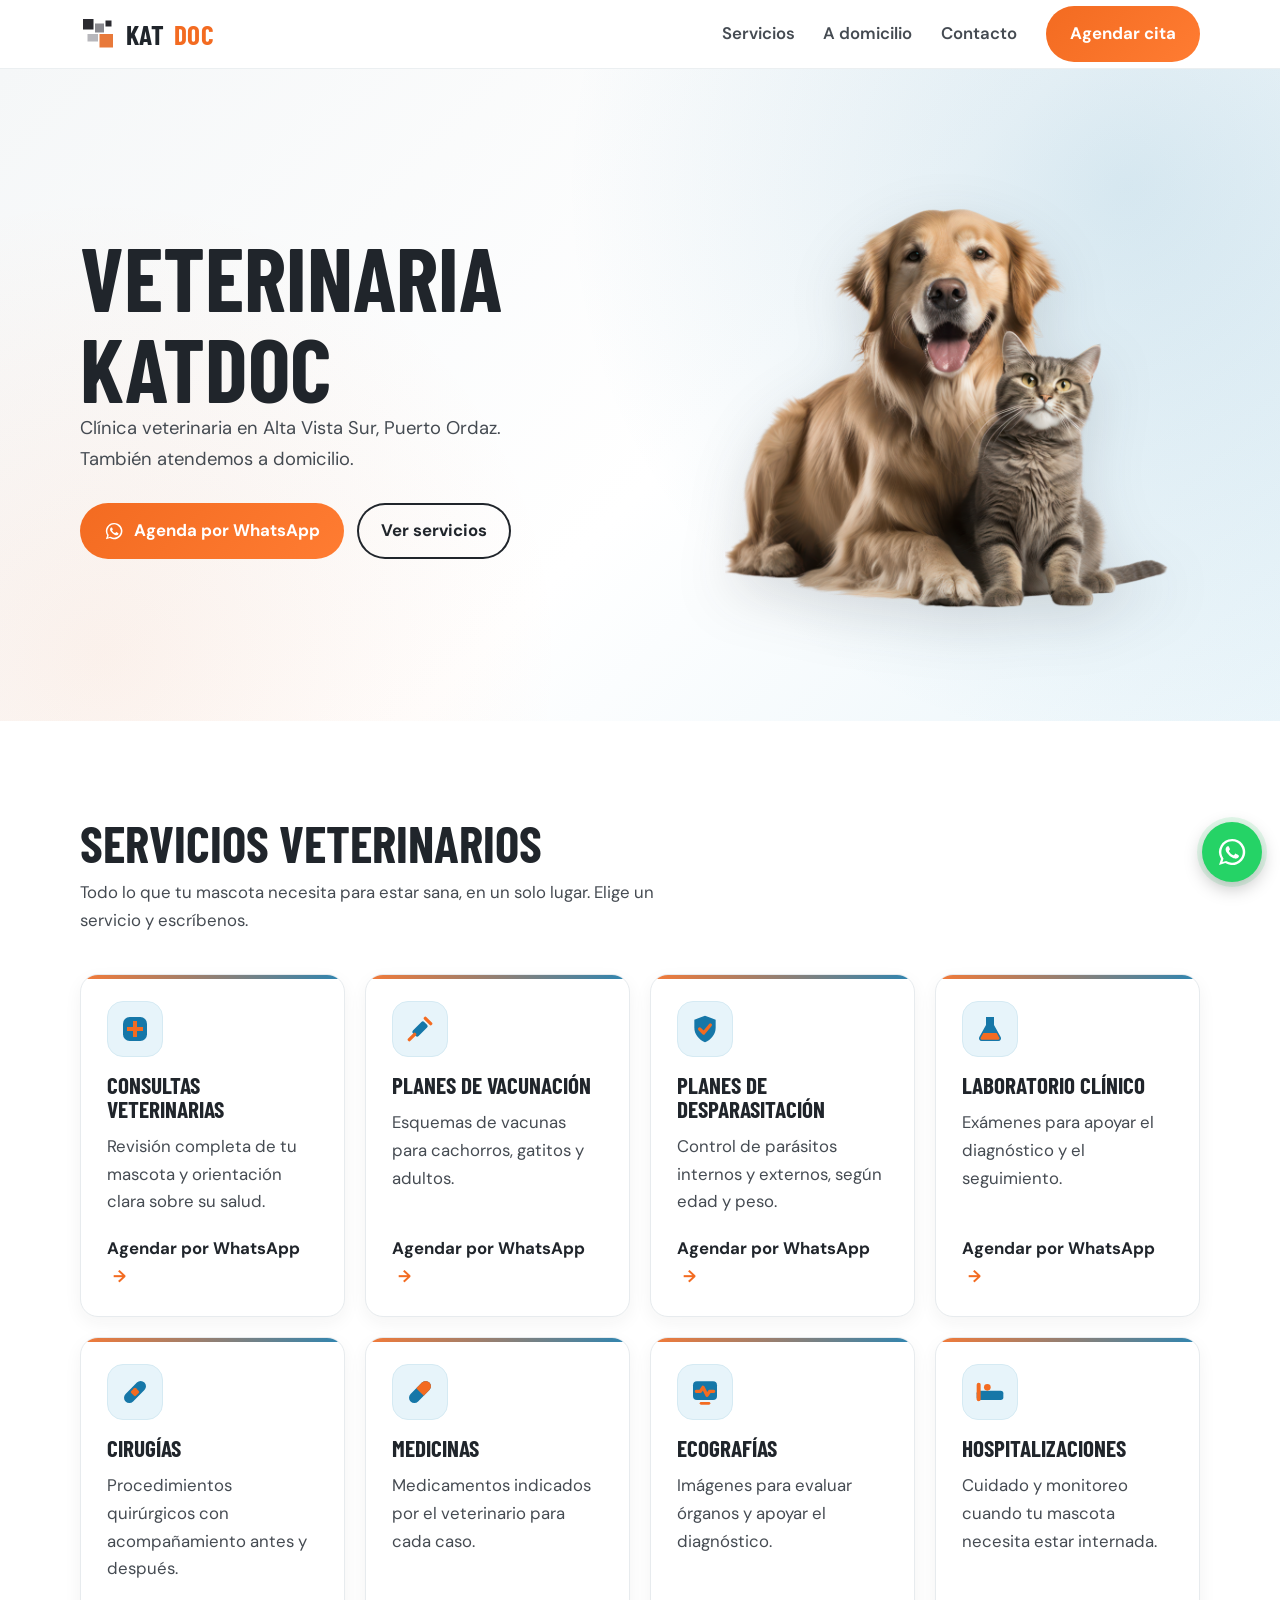
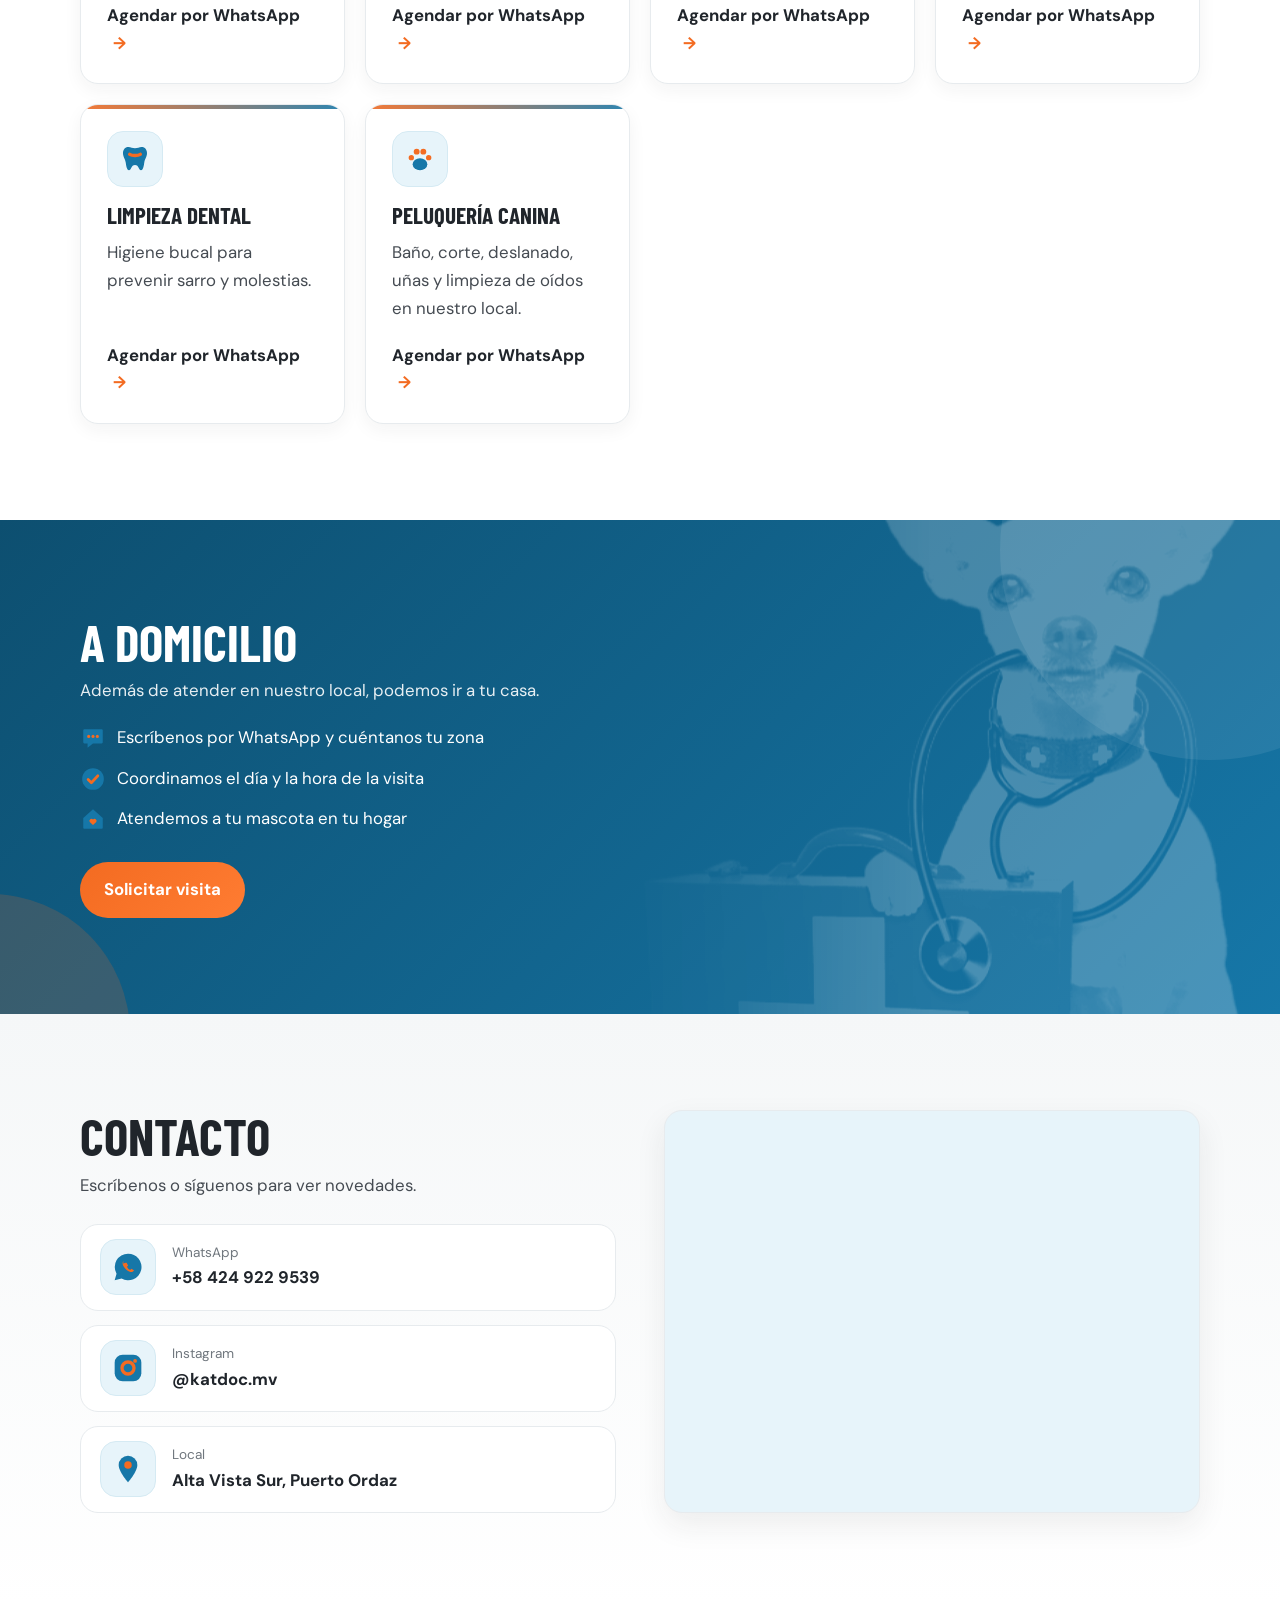
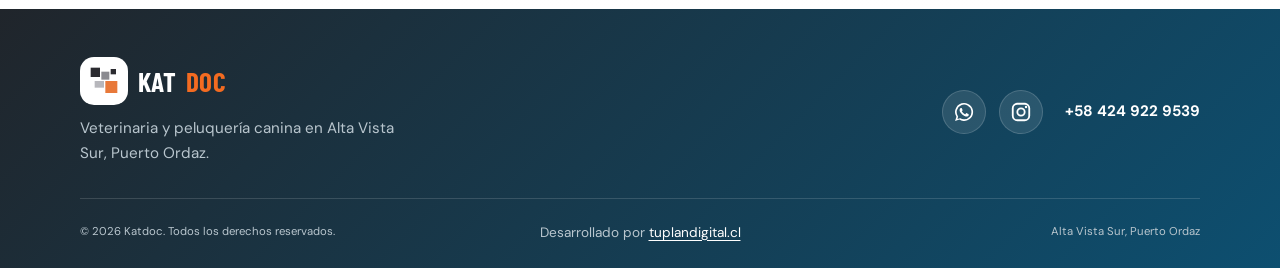
==== commit 0f9c4d70: "feat: optimizar SEO, rediseñar footer y limpiar código - SEO: canonical, Open Graph, Twitter Cards y" ====
--- a/index.html
+++ b/index.html
@@ -26,6 +26,7 @@
 <meta name="twitter:image" content="https://katdoc.com.ve/assets/img/og.jpg">
 
 <link rel="icon" href="assets/img/favicon.svg" type="image/svg+xml">
+<link rel="apple-touch-icon" href="assets/img/apple-touch-icon.png">
 <link rel="preconnect" href="https://fonts.googleapis.com">
 <link rel="preconnect" href="https://fonts.gstatic.com" crossorigin>
 <link rel="stylesheet" href="https://fonts.googleapis.com/css2?family=Barlow+Condensed:wght@600;700&family=DM+Sans:wght@400;500;700&display=swap">
@@ -71,7 +72,7 @@
 </script>
 </head>
 <body>
-<svg width="0" height="0" style="position:absolute" aria-hidden="true"><symbol id="i-consulta" viewBox="0 0 24 24"><rect class="c" x="3" y="3" width="18" height="18" rx="5"/><path class="o" d="M10.500 6h3v4.500H18v3h-4.500V18h-3v-4.500H6v-3h4.500Z"/></symbol><symbol id="i-vacuna" viewBox="0 0 24 24"><rect class="c" x="6" y="9" width="12" height="6" rx="1.500" transform="rotate(-45 12 12)"/><path class="os" d="M4 20l4-4M16 4l4 4"/></symbol><symbol id="i-escudo" viewBox="0 0 24 24"><path class="c" d="M12 2l8 3v6c0 5-3.500 9-8 11-4.500-2-8-6-8-11V5Z"/><path class="os" d="M8 12l3 3 5-6"/></symbol><symbol id="i-lab" viewBox="0 0 24 24"><path class="c" d="M9 3h6v6l5 9a2 2 0 0 1-1.800 3H5.800A2 2 0 0 1 4 18l5-9Z"/><path class="o" d="M7 15h10l2 3.500a1 1 0 0 1-.9 1.500H5.900a1 1 0 0 1-.9-1.500Z"/></symbol><symbol id="i-cirugia" viewBox="0 0 24 24"><rect class="c" x="2" y="8" width="20" height="8" rx="4" transform="rotate(-45 12 12)"/><rect class="o" x="9.500" y="9.500" width="5" height="5" rx="1" transform="rotate(-45 12 12)"/></symbol><symbol id="i-pastilla" viewBox="0 0 24 24"><g transform="rotate(-45 12 12)"><rect class="c" x="2" y="8" width="20" height="8" rx="4"/><path class="o" d="M12 8h6a4 4 0 0 1 0 8h-6Z"/></g></symbol><symbol id="i-eco" viewBox="0 0 24 24"><rect class="c" x="3" y="4" width="18" height="14" rx="3"/><path class="os" d="M5.500 11.500h3l2-3 3 6 2-3h3"/><rect class="o" x="8" y="19.500" width="8" height="2" rx="1"/></symbol><symbol id="i-cama" viewBox="0 0 24 24"><rect class="c" x="2" y="11" width="20" height="7" rx="2"/><rect class="o" x="2" y="5" width="3" height="14" rx="1.500"/><circle class="o" cx="10" cy="8.500" r="2.500"/></symbol><symbol id="i-diente" viewBox="0 0 24 24"><path class="c" d="M7 3C4.500 3 3 5 3 7.500c0 3 1.500 4 2 7 .4 2.500.8 6 2.500 6 1.700 0 1.500-4 4.500-4s2.800 4 4.500 4c1.700 0 2.100-3.500 2.500-6 .5-3 2-4 2-7C21 5 19.500 3 17 3c-2 0-3 1-5 1S9 3 7 3Z"/><path class="os" d="M8 8.500c2 1.200 6 1.200 8 0"/></symbol><symbol id="i-pata" viewBox="0 0 24 24"><ellipse class="c" cx="12" cy="16" rx="5.500" ry="4.500"/><circle class="o" cx="5.500" cy="11" r="2"/><circle class="o" cx="9.500" cy="6.500" r="2.200"/><circle class="o" cx="14.500" cy="6.500" r="2.200"/><circle class="o" cx="18.500" cy="11" r="2"/></symbol><symbol id="i-casa" viewBox="0 0 24 24"><path class="c" d="M3 11l9-8 9 8v9a1 1 0 0 1-1 1H4a1 1 0 0 1-1-1Z"/><path class="o" d="M12 17.500l-3-2.800a1.900 1.900 0 0 1 3-2.300 1.900 1.900 0 0 1 3 2.300Z"/></symbol><symbol id="i-pin" viewBox="0 0 24 24"><path class="c" d="M12 2a7 7 0 0 0-7 7c0 5 7 13 7 13s7-8 7-13a7 7 0 0 0-7-7Z"/><circle class="o" cx="12" cy="9" r="2.800"/></symbol><symbol id="i-chat" viewBox="0 0 24 24"><path class="c" d="M4 4h16a1 1 0 0 1 1 1v11a1 1 0 0 1-1 1h-8l-5 4v-4H4a1 1 0 0 1-1-1V5a1 1 0 0 1 1-1Z"/><circle class="o" cx="8" cy="10.500" r="1.400"/><circle class="o" cx="12" cy="10.500" r="1.400"/><circle class="o" cx="16" cy="10.500" r="1.400"/></symbol><symbol id="i-ok" viewBox="0 0 24 24"><circle class="c" cx="12" cy="12" r="10"/><path class="os" d="M7.500 12.500l3 3 6-6.500"/></symbol><symbol id="i-wa" viewBox="0 0 24 24"><path class="c" d="M12 2a10 10 0 0 0-8.600 15L2 22l5.200-1.300A10 10 0 1 0 12 2Z"/><path class="o" d="M8.500 7.500c-.8 1-.8 2.600.5 4.500s3 3.200 4.800 3.700c1.200.3 2.300-.3 2.700-1.300l-2-1-.9.900a4.500 4.500 0 0 1-2.400-2.400l.9-.9-1-2c-.5-.2-1.800-.2-2.600.5Z"/></symbol><symbol id="i-ig" viewBox="0 0 24 24"><rect class="c" x="2" y="2" width="20" height="20" rx="6"/><circle class="os" cx="12" cy="12" r="4.500"/><circle class="o" cx="17.300" cy="6.700" r="1.400"/></symbol></svg>
+<svg width="0" height="0" style="position:absolute" aria-hidden="true"><symbol id="i-consulta" viewBox="0 0 24 24"><rect class="c" x="3" y="3" width="18" height="18" rx="5"/><path class="o" d="M10.500 6h3v4.500H18v3h-4.500V18h-3v-4.500H6v-3h4.500Z"/></symbol><symbol id="i-vacuna" viewBox="0 0 24 24"><rect class="c" x="6" y="9" width="12" height="6" rx="1.500" transform="rotate(-45 12 12)"/><path class="os" d="M4 20l4-4M16 4l4 4"/></symbol><symbol id="i-escudo" viewBox="0 0 24 24"><path class="c" d="M12 2l8 3v6c0 5-3.500 9-8 11-4.500-2-8-6-8-11V5Z"/><path class="os" d="M8 12l3 3 5-6"/></symbol><symbol id="i-lab" viewBox="0 0 24 24"><path class="c" d="M9 3h6v6l5 9a2 2 0 0 1-1.800 3H5.800A2 2 0 0 1 4 18l5-9Z"/><path class="o" d="M7 15h10l2 3.500a1 1 0 0 1-.9 1.500H5.900a1 1 0 0 1-.9-1.500Z"/></symbol><symbol id="i-cirugia" viewBox="0 0 24 24"><rect class="c" x="2" y="8" width="20" height="8" rx="4" transform="rotate(-45 12 12)"/><rect class="o" x="9.500" y="9.500" width="5" height="5" rx="1" transform="rotate(-45 12 12)"/></symbol><symbol id="i-pastilla" viewBox="0 0 24 24"><g transform="rotate(-45 12 12)"><rect class="c" x="2" y="8" width="20" height="8" rx="4"/><path class="o" d="M12 8h6a4 4 0 0 1 0 8h-6Z"/></g></symbol><symbol id="i-eco" viewBox="0 0 24 24"><rect class="c" x="3" y="4" width="18" height="14" rx="3"/><path class="os" d="M5.500 11.500h3l2-3 3 6 2-3h3"/><rect class="o" x="8" y="19.500" width="8" height="2" rx="1"/></symbol><symbol id="i-cama" viewBox="0 0 24 24"><rect class="c" x="2" y="11" width="20" height="7" rx="2"/><rect class="o" x="2" y="5" width="3" height="14" rx="1.500"/><circle class="o" cx="10" cy="8.500" r="2.500"/></symbol><symbol id="i-diente" viewBox="0 0 24 24"><path class="c" d="M7 3C4.500 3 3 5 3 7.500c0 3 1.500 4 2 7 .4 2.500.8 6 2.500 6 1.700 0 1.500-4 4.500-4s2.800 4 4.500 4c1.700 0 2.100-3.500 2.500-6 .5-3 2-4 2-7C21 5 19.500 3 17 3c-2 0-3 1-5 1S9 3 7 3Z"/><path class="os" d="M8 8.500c2 1.200 6 1.200 8 0"/></symbol><symbol id="i-pata" viewBox="0 0 24 24"><ellipse class="c" cx="12" cy="16" rx="5.500" ry="4.500"/><circle class="o" cx="5.500" cy="11" r="2"/><circle class="o" cx="9.500" cy="6.500" r="2.200"/><circle class="o" cx="14.500" cy="6.500" r="2.200"/><circle class="o" cx="18.500" cy="11" r="2"/></symbol><symbol id="i-casa" viewBox="0 0 24 24"><path class="c" d="M3 11l9-8 9 8v9a1 1 0 0 1-1 1H4a1 1 0 0 1-1-1Z"/><path class="o" d="M12 17.500l-3-2.800a1.900 1.900 0 0 1 3-2.300 1.900 1.900 0 0 1 3 2.300Z"/></symbol><symbol id="i-pin" viewBox="0 0 24 24"><path class="c" d="M12 2a7 7 0 0 0-7 7c0 5 7 13 7 13s7-8 7-13a7 7 0 0 0-7-7Z"/><circle class="o" cx="12" cy="9" r="2.800"/></symbol><symbol id="i-chat" viewBox="0 0 24 24"><path class="c" d="M4 4h16a1 1 0 0 1 1 1v11a1 1 0 0 1-1 1h-8l-5 4v-4H4a1 1 0 0 1-1-1V5a1 1 0 0 1 1-1Z"/><circle class="o" cx="8" cy="10.500" r="1.400"/><circle class="o" cx="12" cy="10.500" r="1.400"/><circle class="o" cx="16" cy="10.500" r="1.400"/></symbol><symbol id="i-ok" viewBox="0 0 24 24"><circle class="c" cx="12" cy="12" r="10"/><path class="os" d="M7.500 12.500l3 3 6-6.500"/></symbol><symbol id="i-wa" viewBox="0 0 24 24"><path class="c" d="M12 2a10 10 0 0 0-8.600 15L2 22l5.200-1.300A10 10 0 1 0 12 2Z"/><path class="o" d="M8.500 7.500c-.8 1-.8 2.600.5 4.500s3 3.200 4.800 3.700c1.200.3 2.300-.3 2.700-1.300l-2-1-.9.900a4.500 4.500 0 0 1-2.400-2.400l.9-.9-1-2c-.5-.2-1.800-.2-2.600.5Z"/></symbol><symbol id="i-ig" viewBox="0 0 24 24"><rect class="c" x="2" y="2" width="20" height="20" rx="6"/><circle class="os" cx="12" cy="12" r="4.500"/><circle class="o" cx="17.300" cy="6.700" r="1.400"/></symbol><symbol id="i-wa-solid" viewBox="0 0 32 32"><path d="M16 3a13 13 0 0 0-11 19.9L3 29l6.300-2A13 13 0 1 0 16 3Zm0 23.700a10.600 10.600 0 0 1-5.400-1.500l-.4-.2-3.700 1 1-3.600-.3-.4A10.700 10.700 0 1 1 16 26.700Zm5.900-8c-.3-.2-1.900-.9-2.200-1s-.5-.2-.7.200-.8 1-1 1.200-.4.200-.7.100a8.700 8.700 0 0 1-4.300-3.800c-.3-.6.300-.6.900-1.800.1-.2 0-.4 0-.5l-1-2.300c-.2-.6-.5-.5-.7-.5h-.6a1.200 1.200 0 0 0-.9.400 3.700 3.700 0 0 0-1.100 2.700 6.400 6.400 0 0 0 1.300 3.400 14.700 14.700 0 0 0 5.700 5c2.100.9 2.900 1 3.900.8a3.300 3.300 0 0 0 2.200-1.500 2.700 2.700 0 0 0 .2-1.500c-.1-.2-.3-.3-.6-.4Z"/></symbol><symbol id="i-ig-solid" viewBox="0 0 24 24"><rect x="3" y="3" width="18" height="18" rx="5" fill="none" stroke="currentColor" stroke-width="2"/><circle cx="12" cy="12" r="4" fill="none" stroke="currentColor" stroke-width="2"/><circle cx="17.500" cy="6.500" r="1.300"/></symbol></svg>
 <header class="top">
   <div class="wrap">
     <a class="marca" href="#inicio" aria-label="Katdoc, inicio"><img src="assets/img/logo.svg" alt="" width="36" height="36">KAT<b>DOC</b></a>
@@ -95,7 +96,7 @@
         <h1>Veterinaria Katdoc</h1>
         <p class="lead">Clínica veterinaria en Alta Vista Sur, Puerto Ordaz. También atendemos a domicilio.</p>
         <div class="acciones">
-          <a class="btn" href="#" data-wa><svg viewBox="0 0 32 32" aria-hidden="true"><path d="M16 3a13 13 0 0 0-11 19.9L3 29l6.300-2A13 13 0 1 0 16 3Zm0 23.700a10.600 10.600 0 0 1-5.400-1.500l-.4-.2-3.700 1 1-3.600-.3-.4A10.700 10.700 0 1 1 16 26.700Zm5.900-8c-.3-.2-1.900-.9-2.200-1s-.5-.2-.7.200-.8 1-1 1.200-.4.200-.7.100a8.700 8.700 0 0 1-4.300-3.800c-.3-.6.300-.6.900-1.800.1-.2 0-.4 0-.5l-1-2.300c-.2-.6-.5-.5-.7-.5h-.6a1.200 1.200 0 0 0-.9.400 3.700 3.700 0 0 0-1.100 2.700 6.400 6.400 0 0 0 1.300 3.400 14.700 14.700 0 0 0 5.700 5c2.100.9 2.900 1 3.900.8a3.300 3.300 0 0 0 2.200-1.500 2.700 2.700 0 0 0 .2-1.500c-.1-.2-.3-.3-.6-.4Z"/></svg>Agenda por WhatsApp</a>
+          <a class="btn" href="#" data-wa><svg aria-hidden="true"><use href="#i-wa-solid"/></svg>Agenda por WhatsApp</a>
           <a class="btn sec" href="#servicios">Ver servicios</a>
         </div>
       </div>
@@ -108,16 +109,16 @@
       <h2>Servicios veterinarios</h2>
       <p class="intro">Todo lo que tu mascota necesita para estar sana, en un solo lugar. Elige un servicio y escríbenos.</p>
       <div class="grid">
-      <article class="card"><span class="ico"><svg class="" aria-hidden="true"><use href="#i-consulta"/></svg></span><h3>Consultas veterinarias</h3><p>Revisión completa de tu mascota y orientación clara sobre su salud.</p><a href="#" data-wa="Quiero agendar una consulta veterinaria.">Agendar por WhatsApp</a></article>
-      <article class="card"><span class="ico"><svg class="" aria-hidden="true"><use href="#i-vacuna"/></svg></span><h3>Planes de vacunación</h3><p>Esquemas de vacunas para cachorros, gatitos y adultos.</p><a href="#" data-wa="Quiero información sobre planes de vacunación.">Agendar por WhatsApp</a></article>
-      <article class="card"><span class="ico"><svg class="" aria-hidden="true"><use href="#i-escudo"/></svg></span><h3>Planes de desparasitación</h3><p>Control de parásitos internos y externos, según edad y peso.</p><a href="#" data-wa="Quiero información sobre planes de desparasitación.">Agendar por WhatsApp</a></article>
-      <article class="card"><span class="ico"><svg class="" aria-hidden="true"><use href="#i-lab"/></svg></span><h3>Laboratorio clínico</h3><p>Exámenes para apoyar el diagnóstico y el seguimiento.</p><a href="#" data-wa="Quiero información sobre el laboratorio clínico.">Agendar por WhatsApp</a></article>
-      <article class="card"><span class="ico"><svg class="" aria-hidden="true"><use href="#i-cirugia"/></svg></span><h3>Cirugías</h3><p>Procedimientos quirúrgicos con acompañamiento antes y después.</p><a href="#" data-wa="Quiero información sobre cirugías.">Agendar por WhatsApp</a></article>
-      <article class="card"><span class="ico"><svg class="" aria-hidden="true"><use href="#i-pastilla"/></svg></span><h3>Medicinas</h3><p>Medicamentos indicados por el veterinario para cada caso.</p><a href="#" data-wa="Quiero consultar por medicinas para mi mascota.">Agendar por WhatsApp</a></article>
-      <article class="card"><span class="ico"><svg class="" aria-hidden="true"><use href="#i-eco"/></svg></span><h3>Ecografías</h3><p>Imágenes para evaluar órganos y apoyar el diagnóstico.</p><a href="#" data-wa="Quiero agendar una ecografía.">Agendar por WhatsApp</a></article>
-      <article class="card"><span class="ico"><svg class="" aria-hidden="true"><use href="#i-cama"/></svg></span><h3>Hospitalizaciones</h3><p>Cuidado y monitoreo cuando tu mascota necesita estar internada.</p><a href="#" data-wa="Quiero información sobre hospitalización.">Agendar por WhatsApp</a></article>
-      <article class="card"><span class="ico"><svg class="" aria-hidden="true"><use href="#i-diente"/></svg></span><h3>Limpieza dental</h3><p>Higiene bucal para prevenir sarro y molestias.</p><a href="#" data-wa="Quiero agendar una limpieza dental.">Agendar por WhatsApp</a></article>
-      <article class="card"><span class="ico"><svg class="" aria-hidden="true"><use href="#i-pata"/></svg></span><h3>Peluquería canina</h3><p>Baño, corte, deslanado, uñas y limpieza de oídos en nuestro local.</p><a href="#" data-wa="Hola Katdoc, quiero agendar peluquería canina para mi perro.">Agendar por WhatsApp</a></article>
+        <article class="card"><span class="ico"><svg aria-hidden="true"><use href="#i-consulta"/></svg></span><h3>Consultas veterinarias</h3><p>Revisión completa de tu mascota y orientación clara sobre su salud.</p><a href="#" data-wa="Quiero agendar una consulta veterinaria.">Agendar por WhatsApp</a></article>
+        <article class="card"><span class="ico"><svg aria-hidden="true"><use href="#i-vacuna"/></svg></span><h3>Planes de vacunación</h3><p>Esquemas de vacunas para cachorros, gatitos y adultos.</p><a href="#" data-wa="Quiero información sobre planes de vacunación.">Agendar por WhatsApp</a></article>
+        <article class="card"><span class="ico"><svg aria-hidden="true"><use href="#i-escudo"/></svg></span><h3>Planes de desparasitación</h3><p>Control de parásitos internos y externos, según edad y peso.</p><a href="#" data-wa="Quiero información sobre planes de desparasitación.">Agendar por WhatsApp</a></article>
+        <article class="card"><span class="ico"><svg aria-hidden="true"><use href="#i-lab"/></svg></span><h3>Laboratorio clínico</h3><p>Exámenes para apoyar el diagnóstico y el seguimiento.</p><a href="#" data-wa="Quiero información sobre el laboratorio clínico.">Agendar por WhatsApp</a></article>
+        <article class="card"><span class="ico"><svg aria-hidden="true"><use href="#i-cirugia"/></svg></span><h3>Cirugías</h3><p>Procedimientos quirúrgicos con acompañamiento antes y después.</p><a href="#" data-wa="Quiero información sobre cirugías.">Agendar por WhatsApp</a></article>
+        <article class="card"><span class="ico"><svg aria-hidden="true"><use href="#i-pastilla"/></svg></span><h3>Medicinas</h3><p>Medicamentos indicados por el veterinario para cada caso.</p><a href="#" data-wa="Quiero consultar por medicinas para mi mascota.">Agendar por WhatsApp</a></article>
+        <article class="card"><span class="ico"><svg aria-hidden="true"><use href="#i-eco"/></svg></span><h3>Ecografías</h3><p>Imágenes para evaluar órganos y apoyar el diagnóstico.</p><a href="#" data-wa="Quiero agendar una ecografía.">Agendar por WhatsApp</a></article>
+        <article class="card"><span class="ico"><svg aria-hidden="true"><use href="#i-cama"/></svg></span><h3>Hospitalizaciones</h3><p>Cuidado y monitoreo cuando tu mascota necesita estar internada.</p><a href="#" data-wa="Quiero información sobre hospitalización.">Agendar por WhatsApp</a></article>
+        <article class="card"><span class="ico"><svg aria-hidden="true"><use href="#i-diente"/></svg></span><h3>Limpieza dental</h3><p>Higiene bucal para prevenir sarro y molestias.</p><a href="#" data-wa="Quiero agendar una limpieza dental.">Agendar por WhatsApp</a></article>
+        <article class="card"><span class="ico"><svg aria-hidden="true"><use href="#i-pata"/></svg></span><h3>Peluquería canina</h3><p>Baño, corte, deslanado, uñas y limpieza de oídos en nuestro local.</p><a href="#" data-wa="Hola Katdoc, quiero agendar peluquería canina para mi perro.">Agendar por WhatsApp</a></article>
       </div>
     </div>
   </section>
@@ -142,8 +143,8 @@
     <div class="wrap">
       <div>
         <h2>Contacto</h2>
-        <p style="margin-bottom:1.5rem">Escríbenos o síguenos para ver novedades.</p>
-        <div style="display:grid;gap:.9rem">
+        <p class="contacto-intro">Escríbenos o síguenos para ver novedades.</p>
+        <div class="contacto-lista">
           <a class="fila" href="#" data-wa><span class="ico"><svg aria-hidden="true"><use href="#i-wa"/></svg></span><span><small>WhatsApp</small><b>+58 424 922 9539</b></span></a>
           <a class="fila" href="https://www.instagram.com/katdoc.mv" target="_blank" rel="noopener noreferrer"><span class="ico"><svg aria-hidden="true"><use href="#i-ig"/></svg></span><span><small>Instagram</small><b>@katdoc.mv</b></span></a>
           <div class="fila"><span class="ico"><svg aria-hidden="true"><use href="#i-pin"/></svg></span><span><small>Local</small><b>Alta Vista Sur, Puerto Ordaz</b></span></div>
@@ -156,13 +157,26 @@
 
 <footer>
   <div class="wrap">
-    <span>© <span id="anio"></span> Katdoc. Alta Vista Sur, Puerto Ordaz.</span>
-    <a href="https://www.instagram.com/katdoc.mv" target="_blank" rel="noopener noreferrer">@katdoc.mv</a>
-    <p class="credito">Diseñado por <a href="https://tuplandigital.cl" target="_blank" rel="noopener">tuplandigital.cl</a></p>
+    <div class="pie-sup">
+      <div class="pie-marca">
+        <a class="marca" href="#inicio" aria-label="Katdoc, volver al inicio"><span class="pie-logo"><img src="assets/img/logo.svg" alt="" width="32" height="32" loading="lazy"></span>KAT<b>DOC</b></a>
+        <p>Veterinaria y peluquería canina en Alta Vista Sur, Puerto Ordaz.</p>
+      </div>
+      <ul class="pie-contacto">
+        <li><a class="pie-red" href="#" data-wa aria-label="WhatsApp de Katdoc"><svg aria-hidden="true"><use href="#i-wa-solid"/></svg></a></li>
+        <li><a class="pie-red" href="https://www.instagram.com/katdoc.mv" target="_blank" rel="noopener noreferrer" aria-label="Instagram de Katdoc"><svg aria-hidden="true"><use href="#i-ig-solid"/></svg></a></li>
+        <li class="pie-tel-li"><a class="pie-tel" href="tel:+584249229539">+58 424 922 9539</a></li>
+      </ul>
+    </div>
+    <div class="pie-inf">
+      <small>© <span id="anio"></span> Katdoc. Todos los derechos reservados.</small>
+      <p class="credito">Desarrollado por <a href="https://tuplandigital.cl" target="_blank" rel="noopener">tuplandigital.cl</a></p>
+      <small class="pie-loc">Alta Vista Sur, Puerto Ordaz</small>
+    </div>
   </div>
 </footer>
 
-<a class="wa" href="#" data-wa aria-label="Agendar cita por WhatsApp"><svg viewBox="0 0 32 32" aria-hidden="true"><path d="M16 3a13 13 0 0 0-11 19.9L3 29l6.300-2A13 13 0 1 0 16 3Zm0 23.700a10.600 10.600 0 0 1-5.400-1.500l-.4-.2-3.700 1 1-3.600-.3-.4A10.700 10.700 0 1 1 16 26.700Zm5.900-8c-.3-.2-1.900-.9-2.200-1s-.5-.2-.7.200-.8 1-1 1.200-.4.200-.7.100a8.700 8.700 0 0 1-4.300-3.800c-.3-.6.300-.6.900-1.800.1-.2 0-.4 0-.5l-1-2.300c-.2-.6-.5-.5-.7-.5h-.6a1.200 1.200 0 0 0-.9.400 3.700 3.700 0 0 0-1.100 2.700 6.400 6.400 0 0 0 1.300 3.400 14.700 14.700 0 0 0 5.700 5c2.100.9 2.900 1 3.900.8a3.300 3.300 0 0 0 2.200-1.500 2.700 2.700 0 0 0 .2-1.500c-.1-.2-.3-.3-.6-.4Z"/></svg></a>
+<a class="wa" href="#" data-wa aria-label="Agendar cita por WhatsApp"><svg aria-hidden="true"><use href="#i-wa-solid"/></svg></a>
 <script src="assets/js/main.js" defer></script>
 </body>
 </html>
--- a/assets/css/styles.css
+++ b/assets/css/styles.css
@@ -18,6 +18,10 @@
   --r:18px;
 }
 
+/* =========================
+   BASE
+========================= */
+
 *{
   box-sizing:border-box;
   margin:0;
@@ -51,6 +55,10 @@
 .wrap{
   width:min(var(--max),92%);
   margin-inline:auto;
+}
+
+section{
+  padding:clamp(3.5rem,8vw,6rem) 0;
 }
 
 h1,
@@ -80,10 +88,6 @@
 /* =========================
    BOTONES
 ========================= */
-
-section{
-  padding:clamp(3.5rem,8vw,6rem) 0;
-}
 
 .btn{
   display:inline-flex;
@@ -330,7 +334,7 @@
 }
 
 .card a::after{
-  content:"→";
+  content:"\2192";
   display:inline-block;
   margin-left:.4rem;
   color:var(--naranja);
@@ -498,6 +502,15 @@
   gap:3rem;
 }
 
+.contacto-intro{
+  margin-bottom:1.5rem;
+}
+
+.contacto-lista{
+  display:grid;
+  gap:.9rem;
+}
+
 dl{
   display:grid;
   gap:1.1rem;
@@ -583,41 +596,130 @@
       #0D4F70
     );
   color:#D8E0E5;
-  padding:2rem 0;
+  padding:3rem 0 1.5rem;
   font-size:.95rem;
 }
 
 footer .wrap{
-  display:flex;
-  flex-wrap:wrap;
-  gap:1rem;
-  justify-content:space-between;
+  display:grid;
+  gap:2rem;
 }
 
 footer a{
   color:#8FD1EF;
   text-decoration:none;
+  transition:color .2s ease;
 }
 
 footer a:hover{
   color:#fff;
 }
 
+footer .marca{
+  color:#fff;
+}
+
+.pie-sup{
+  display:flex;
+  flex-wrap:wrap;
+  align-items:center;
+  justify-content:space-between;
+  gap:1.5rem 2rem;
+}
+
+.pie-marca p{
+  max-width:34ch;
+  margin-top:.7rem;
+  color:#B9C6CE;
+}
+
+.pie-logo{
+  display:grid;
+  place-items:center;
+  width:48px;
+  height:48px;
+  border-radius:14px;
+  background:#fff;
+}
+
+.pie-logo img{
+  width:32px;
+  height:32px;
+}
+
+.pie-contacto{
+  list-style:none;
+  padding:0;
+  display:flex;
+  align-items:center;
+  gap:.8rem;
+}
+
+.pie-red{
+  display:grid;
+  place-items:center;
+  width:44px;
+  height:44px;
+  border-radius:50%;
+  background:rgba(255,255,255,.1);
+  border:1px solid rgba(255,255,255,.16);
+  color:#fff;
+  transition:
+    transform .2s ease,
+    background .2s ease,
+    border-color .2s ease;
+}
+
+.pie-red:hover{
+  background:var(--naranja);
+  border-color:var(--naranja);
+  transform:translateY(-2px);
+}
+
+.pie-red svg{
+  width:22px;
+  height:22px;
+  fill:currentColor;
+}
+
+.pie-tel{
+  margin-left:.6rem;
+  font-weight:700;
+  color:#fff;
+}
+
+.pie-tel:hover{
+  color:var(--naranja);
+}
+
+.pie-inf{
+  display:grid;
+  grid-template-columns:1fr auto 1fr;
+  align-items:center;
+  gap:1rem;
+  padding-top:1.4rem;
+  border-top:1px solid rgba(255,255,255,.14);
+  font-size:.85rem;
+  color:#B9C6CE;
+}
+
+.pie-loc{
+  text-align:right;
+}
+
 .credito{
-  flex:0 0 100%;
-  font-size:.85rem;
-  opacity:.7;
-  transition:opacity .2s ease;
-}
-
-.credito:hover{
-  opacity:1;
+  margin:0;
+  text-align:center;
 }
 
 .credito a{
-  color:inherit;
+  color:#fff;
   text-decoration:underline;
   text-underline-offset:3px;
+}
+
+.credito a:hover{
+  color:var(--naranja);
 }
 
 /* =========================
@@ -775,10 +877,6 @@
 
   .menu{
     display:block;
-    background:none;
-    border:0;
-    padding:.5rem;
-    cursor:pointer;
   }
 
   nav{
@@ -924,5 +1022,43 @@
   .mapa iframe{
     min-height:300px;
   }
-}
-
+
+  .pie-sup{
+    flex-direction:column;
+    text-align:center;
+  }
+
+  .pie-marca{
+    display:grid;
+    justify-items:center;
+  }
+
+  .pie-marca .marca{
+    justify-content:center;
+  }
+
+  .pie-contacto{
+    flex-wrap:wrap;
+    justify-content:center;
+  }
+
+  .pie-tel-li{
+    flex-basis:100%;
+    margin-top:.4rem;
+    text-align:center;
+  }
+
+  .pie-tel{
+    margin-left:0;
+  }
+
+  .pie-inf{
+    grid-template-columns:1fr;
+    text-align:center;
+    gap:.5rem;
+  }
+
+  .pie-loc{
+    text-align:center;
+  }
+}
